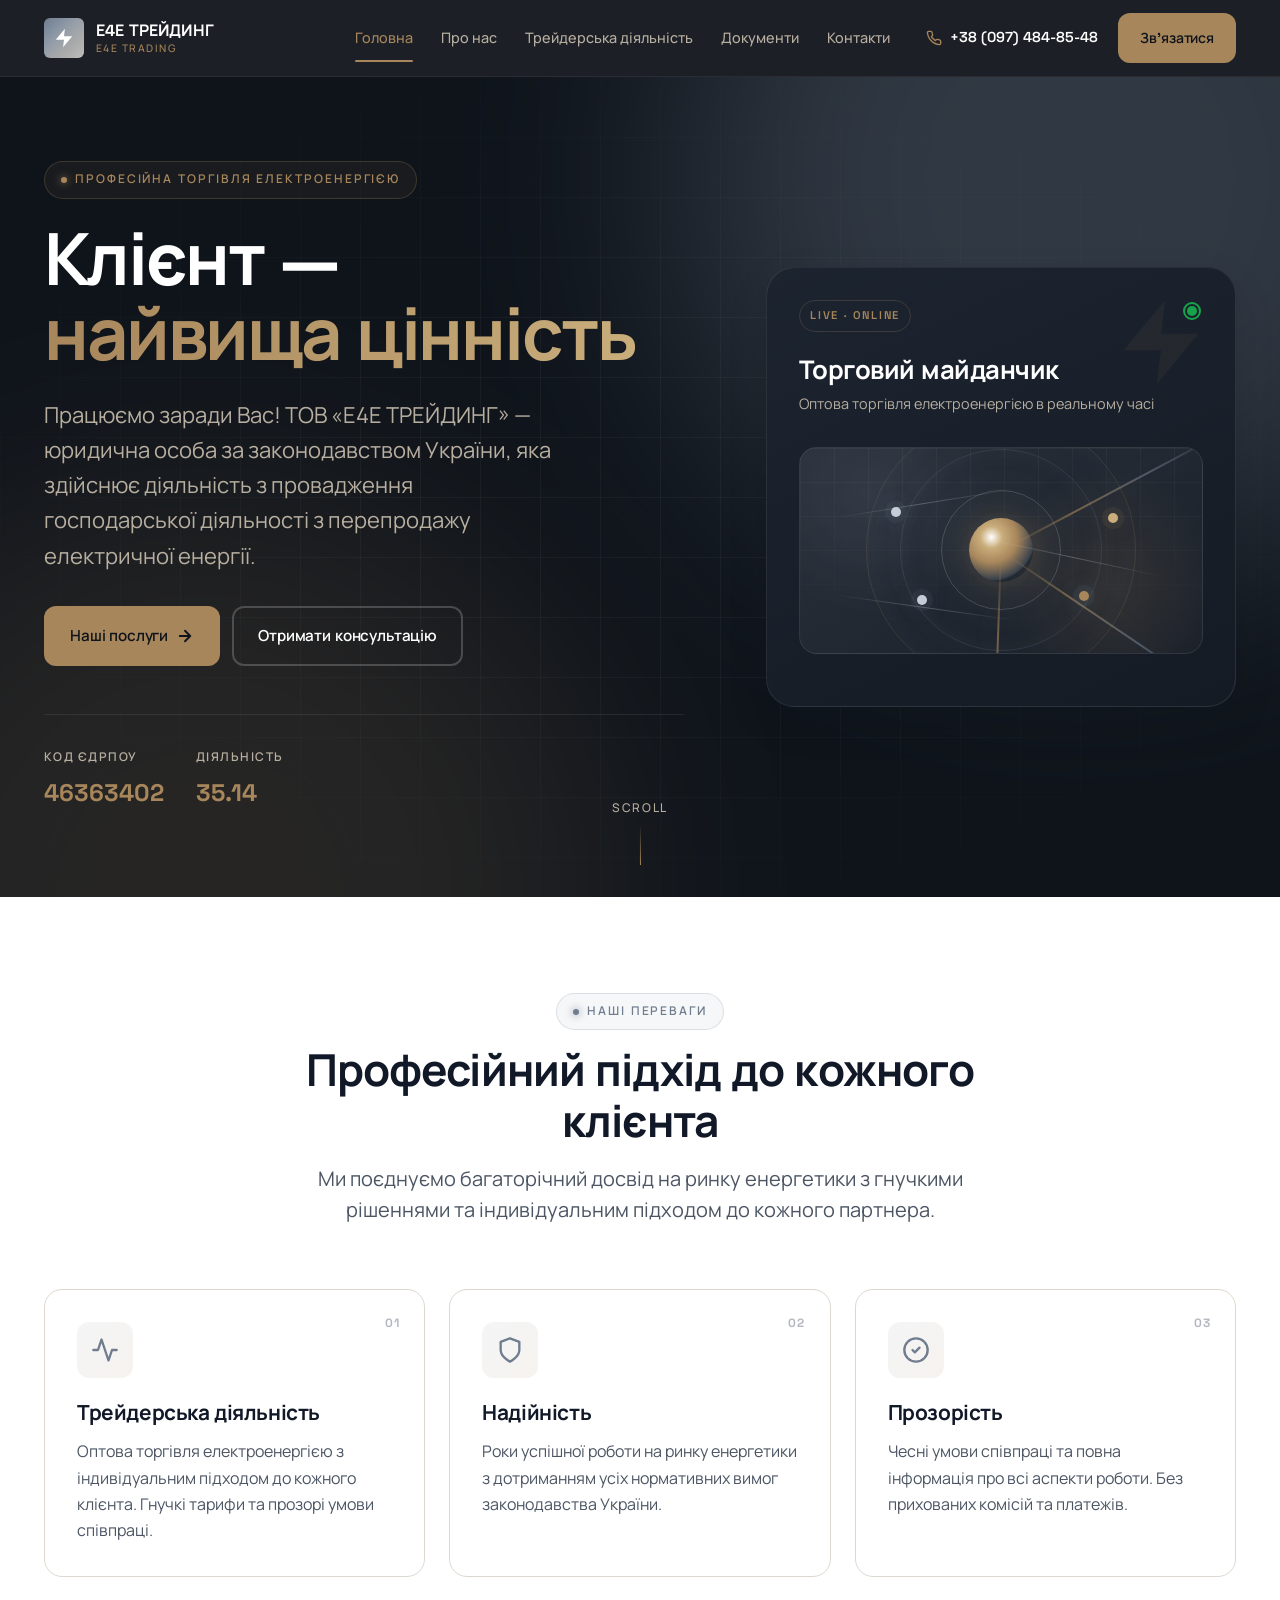
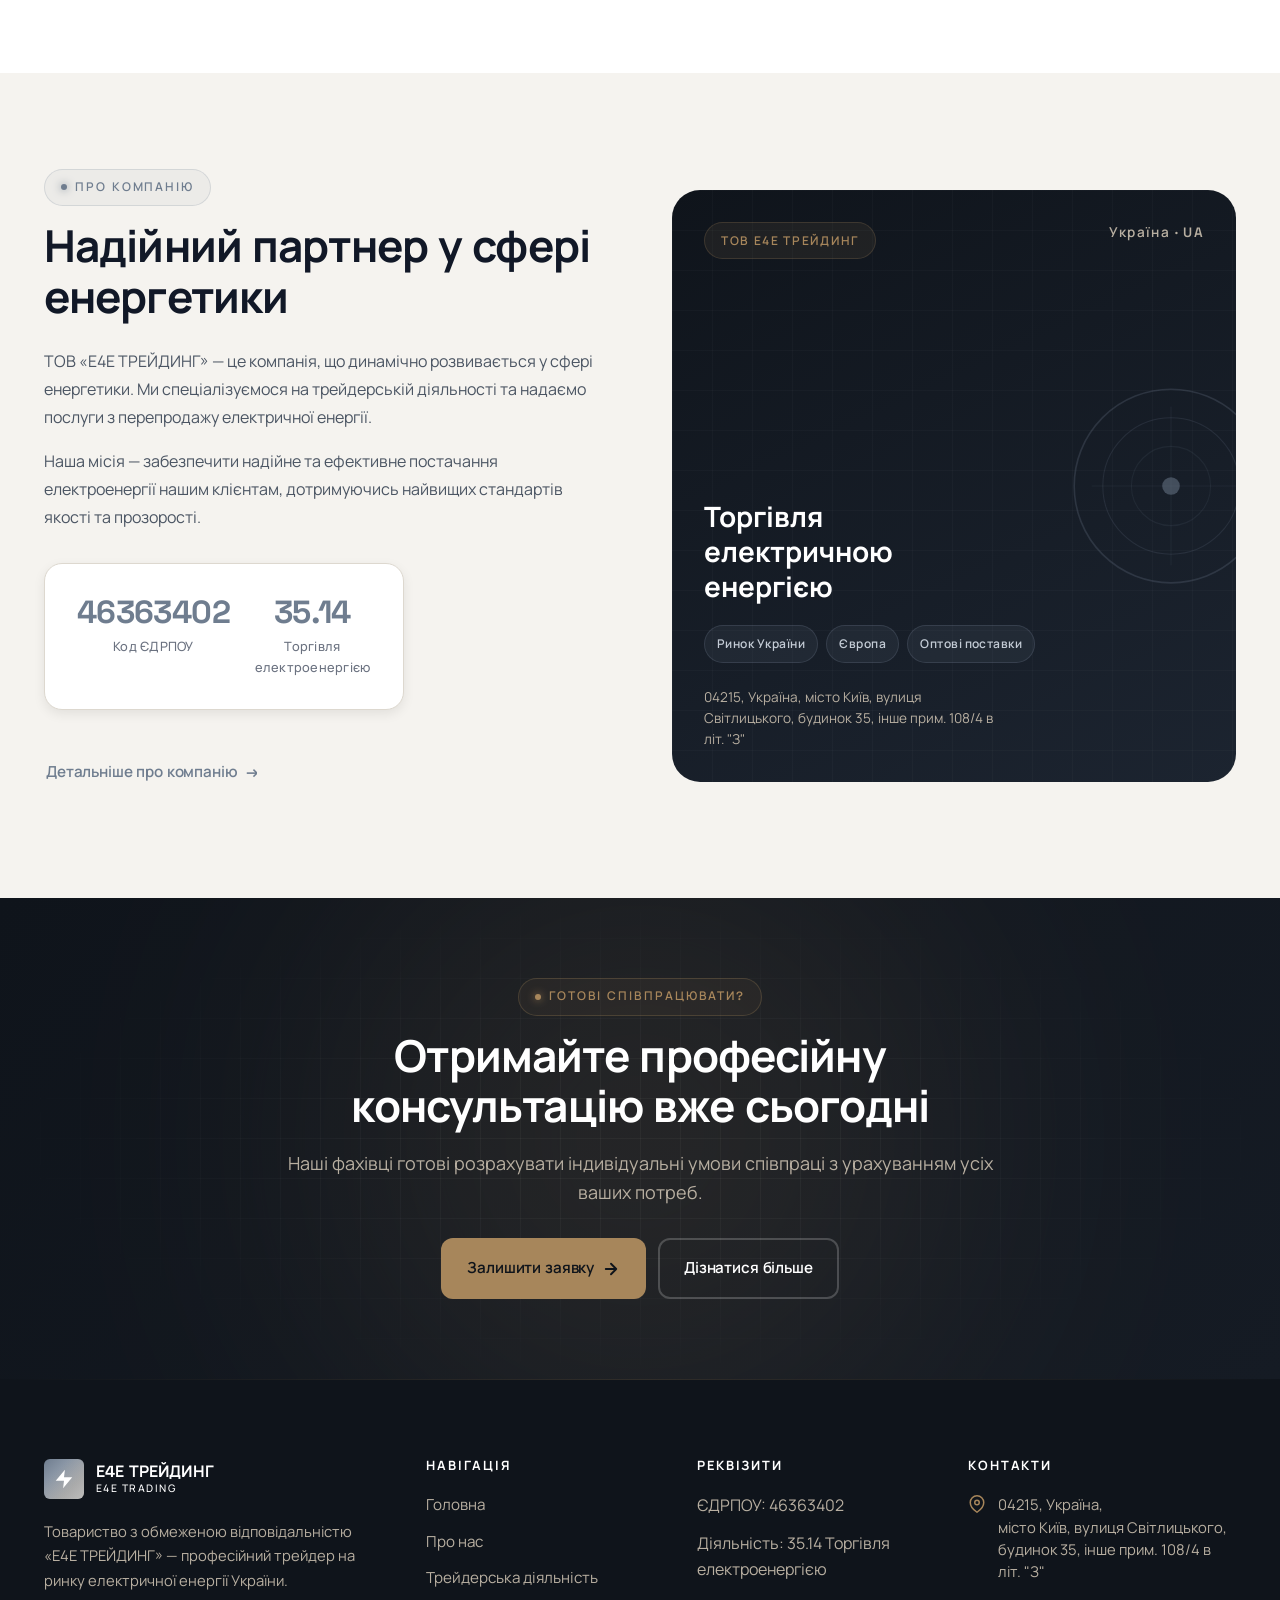
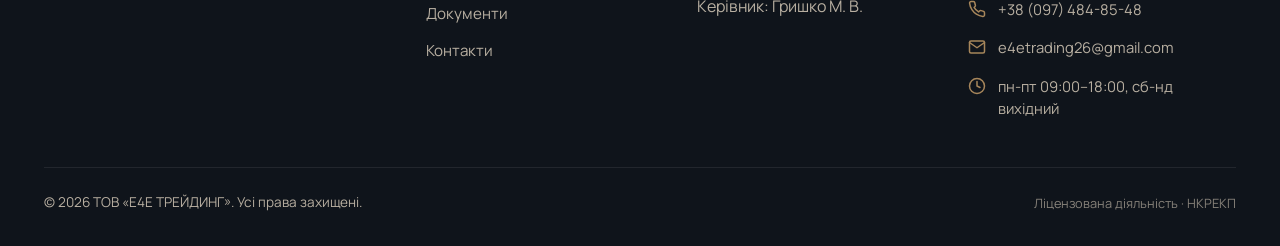
==== index.html @ 25f4fb0b "first commit" ====
﻿<!DOCTYPE html>
<html lang="uk">
<head>
    <meta charset="UTF-8">
    <meta name="viewport" content="width=device-width, initial-scale=1.0">
    <title>Е4Е ТРЕЙДИНГ — Професійна торгівля електроенергією в Україні</title>
    <meta name="description" content="ТОВ «Е4Е ТРЕЙДИНГ» — надійний постачальник електроенергії. Оптова торгівля електроенергією з індивідуальним підходом до кожного клієнта.">
    <meta name="keywords" content="електроенергія, трейдер, постачальник електроенергії, оптова торгівля, Е4Е ТРЕЙДИНГ">
    <link rel="stylesheet" href="css/style.css">
    <link rel="icon" type="image/svg+xml" href='data:image/svg+xml,<svg xmlns="http://www.w3.org/2000/svg" viewBox="0 0 24 24" fill="%23a7865b"><path d="M13 2L3 14h9l-1 8 10-12h-9l1-8z"/></svg>'>
</head>
<body>

    <!-- ========== HEADER ========== -->
    <header class="header">
        <div class="container">
            <div class="header__inner">
                <a href="index.html" class="logo" aria-label="Е4Е ТРЕЙДИНГ — головна">
                    <span class="logo__mark">
                        <svg viewBox="0 0 24 24" fill="currentColor" aria-hidden="true">
                            <path d="M13 2L3 14h9l-1 8 10-12h-9l1-8z"/>
                        </svg>
                    </span>
                    <span class="logo__text">
                        <span class="logo__name">Е4Е ТРЕЙДИНГ</span>
                        <span class="logo__tagline">E4E TRADING</span>
                    </span>
                </a>

                <button class="nav-toggle" aria-label="Відкрити меню" aria-expanded="false">
                    <span></span><span></span><span></span>
                </button>

                <div class="header__nav-wrapper">
                    <nav class="nav" aria-label="Головне меню">
                        <a href="index.html" class="nav__link is-active">Головна</a>
                        <a href="about.html" class="nav__link">Про нас</a>
                        <a href="services.html" class="nav__link">Трейдерська діяльність</a>
                        <a href="documents.html" class="nav__link">Документи</a>
                        <a href="contact.html" class="nav__link">Контакти</a>
                    </nav>
                    <div class="header__cta">
                        <a href="tel:+380974848548" class="header__phone">
                            <svg viewBox="0 0 24 24" fill="none" stroke="currentColor" stroke-width="2" stroke-linecap="round" stroke-linejoin="round" aria-hidden="true">
                                <path d="M22 16.92v3a2 2 0 0 1-2.18 2 19.79 19.79 0 0 1-8.63-3.07 19.5 19.5 0 0 1-6-6 19.79 19.79 0 0 1-3.07-8.67A2 2 0 0 1 4.11 2h3a2 2 0 0 1 2 1.72 12.84 12.84 0 0 0 .7 2.81 2 2 0 0 1-.45 2.11L8.09 9.91a16 16 0 0 0 6 6l1.27-1.27a2 2 0 0 1 2.11-.45 12.84 12.84 0 0 0 2.81.7A2 2 0 0 1 22 16.92z"/>
                            </svg>
                            +38 (097) 484-85-48
                        </a>
                        <a href="contact.html" class="btn btn--accent">Зв'язатися</a>
                    </div>
                </div>
            </div>
        </div>
    </header>

    <main>

        <!-- ========== HERO ========== -->
        <section class="hero">
            <div class="hero__grid-bg"></div>
            <div class="hero__gradient hero__gradient--1"></div>
            <div class="hero__gradient hero__gradient--2"></div>

            <div class="container">
                <div class="hero__inner">
                    <div class="hero__content fade-up">
                        <span class="eyebrow eyebrow--inverse">Професійна торгівля електроенергією</span>

                        <h1 class="hero__title">
                            Клієнт —<br>
                            <span class="hero__title-accent">найвища цінність</span>
                        </h1>

                        <p class="hero__subtitle">
                            Працюємо заради Вас! ТОВ «Е4Е ТРЕЙДИНГ» — юридична особа за законодавством України, яка здійснює діяльність з провадження господарської діяльності з перепродажу електричної енергії.
                        </p>

                        <div class="hero__cta">
                            <a href="services.html" class="btn btn--accent">
                                Наші послуги
                                <svg width="18" height="18" viewBox="0 0 24 24" fill="none" stroke="currentColor" stroke-width="2.5" stroke-linecap="round" stroke-linejoin="round" aria-hidden="true">
                                    <path d="M5 12h14M12 5l7 7-7 7"/>
                                </svg>
                            </a>
                            <a href="contact.html" class="btn btn--outline-light">Отримати консультацію</a>
                        </div>

                        <div class="hero__meta">
                            <div class="hero__meta-item">
                                <span class="hero__meta-label">Код ЄДРПОУ</span>
                                <span class="hero__meta-value">46363402</span>
                            </div>
                            <div class="hero__meta-item">
                                <span class="hero__meta-label">Діяльність</span>
                                <span class="hero__meta-value">35.14</span>
                            </div>
                        </div>
                    </div>

                    <!-- Energy card visual -->
                    <div class="hero__visual fade-up">
                        <div class="energy-card">
                            <svg class="energy-card__bolt" viewBox="0 0 24 24" fill="currentColor" aria-hidden="true">
                                <path d="M13 2L3 14h9l-1 8 10-12h-9l1-8z"/>
                            </svg>

                            <div class="energy-card__header">
                                <span class="energy-card__chip">Live · Online</span>
                                <span class="energy-card__pulse" aria-hidden="true"></span>
                            </div>

                            <h3 class="energy-card__title">Торговий майданчик</h3>
                            <p class="energy-card__subtitle">Оптова торгівля електроенергією в реальному часі</p>

                            <div class="energy-card__market" aria-hidden="true">
                                <div class="market-orbit">
                                    <span class="market-orbit__ring market-orbit__ring--outer"></span>
                                    <span class="market-orbit__ring market-orbit__ring--middle"></span>
                                    <span class="market-orbit__ring market-orbit__ring--inner"></span>
                                    <span class="market-orbit__core"></span>
                                    <span class="market-orbit__line market-orbit__line--a"></span>
                                    <span class="market-orbit__line market-orbit__line--b"></span>
                                    <span class="market-orbit__line market-orbit__line--c"></span>
                                    <span class="market-orbit__dot market-orbit__dot--one"></span>
                                    <span class="market-orbit__dot market-orbit__dot--two"></span>
                                    <span class="market-orbit__dot market-orbit__dot--three"></span>
                                    <span class="market-orbit__dot market-orbit__dot--four"></span>
                                </div>
                                <div class="market-flow" aria-hidden="true">
                                    <span></span>
                                    <span></span>
                                    <span></span>
                                </div>
                            </div>

                        </div>
                    </div>
                </div>
            </div>

            <div class="hero__scroll" aria-hidden="true">
                <span>Scroll</span>
                <span class="hero__scroll-line"></span>
            </div>
        </section>

        <!-- ========== ADVANTAGES ========== -->
        <section class="section">
            <div class="container">
                <div class="section-head fade-up">
                    <span class="eyebrow">Наші переваги</span>
                    <h2 class="section-head__title">Професійний підхід до кожного клієнта</h2>
                    <p class="lead">Ми поєднуємо багаторічний досвід на ринку енергетики з гнучкими рішеннями та індивідуальним підходом до кожного партнера.</p>
                </div>

                <div class="advantages">
                    <div class="advantage-card fade-up">
                        <span class="advantage-card__number">01</span>
                        <div class="advantage-card__icon">
                            <svg viewBox="0 0 24 24" fill="none" stroke="currentColor" stroke-width="2" stroke-linecap="round" stroke-linejoin="round" aria-hidden="true">
                                <polyline points="22 12 18 12 15 21 9 3 6 12 2 12"/>
                            </svg>
                        </div>
                        <h3 class="advantage-card__title">Трейдерська діяльність</h3>
                        <p class="advantage-card__text">Оптова торгівля електроенергією з індивідуальним підходом до кожного клієнта. Гнучкі тарифи та прозорі умови співпраці.</p>
                    </div>

                    <div class="advantage-card fade-up">
                        <span class="advantage-card__number">02</span>
                        <div class="advantage-card__icon">
                            <svg viewBox="0 0 24 24" fill="none" stroke="currentColor" stroke-width="2" stroke-linecap="round" stroke-linejoin="round" aria-hidden="true">
                                <path d="M12 22s8-4 8-10V5l-8-3-8 3v7c0 6 8 10 8 10z"/>
                            </svg>
                        </div>
                        <h3 class="advantage-card__title">Надійність</h3>
                        <p class="advantage-card__text">Роки успішної роботи на ринку енергетики з дотриманням усіх нормативних вимог законодавства України.</p>
                    </div>

                    <div class="advantage-card fade-up">
                        <span class="advantage-card__number">03</span>
                        <div class="advantage-card__icon">
                            <svg viewBox="0 0 24 24" fill="none" stroke="currentColor" stroke-width="2" stroke-linecap="round" stroke-linejoin="round" aria-hidden="true">
                                <circle cx="12" cy="12" r="10"/>
                                <path d="M9 12l2 2 4-4"/>
                            </svg>
                        </div>
                        <h3 class="advantage-card__title">Прозорість</h3>
                        <p class="advantage-card__text">Чесні умови співпраці та повна інформація про всі аспекти роботи. Без прихованих комісій та платежів.</p>
                    </div>
                </div>
            </div>
        </section>

        <!-- ========== ABOUT PREVIEW ========== -->
        <section class="section section--alt">
            <div class="container">
                <div class="about-preview">
                    <div class="about-preview__text fade-up">
                        <span class="eyebrow">Про компанію</span>
                        <h2 style="margin:var(--space-4) 0 var(--space-6)">Надійний партнер у сфері енергетики</h2>
                        <p>ТОВ «Е4Е ТРЕЙДИНГ» — це компанія, що динамічно розвивається у сфері енергетики. Ми спеціалізуємося на трейдерській діяльності та надаємо послуги з перепродажу електричної енергії.</p>
                        <p>Наша місія — забезпечити надійне та ефективне постачання електроенергії нашим клієнтам, дотримуючись найвищих стандартів якості та прозорості.</p>

                        <div class="about-preview__stats" style="grid-template-columns:repeat(2,1fr);max-width:360px">
                            <div class="stat">
                                <div class="stat__value">46363402</div>
                                <div class="stat__label">Код ЄДРПОУ</div>
                            </div>
                            <div class="stat">
                                <div class="stat__value">35.14</div>
                                <div class="stat__label">Торгівля електроенергією</div>
                            </div>
                        </div>

                        <a href="about.html" class="btn btn--ghost" style="margin-top:var(--space-8)">
                            Детальніше про компанію
                            <span class="btn__arrow">→</span>
                        </a>
                    </div>

                    <div class="about-preview__visual fade-up">
                        <div class="about-preview__visual-deco" aria-hidden="true">
                            <svg class="about-preview__visual-ring" viewBox="0 0 200 200" fill="none">
                                <circle cx="100" cy="100" r="88" stroke="currentColor" stroke-width="1.5" opacity="0.25"/>
                                <circle cx="100" cy="100" r="62" stroke="currentColor" stroke-width="1" opacity="0.18"/>
                                <circle cx="100" cy="100" r="36" stroke="currentColor" stroke-width="1" opacity="0.12"/>
                                <path d="M100 28 L100 172 M28 100 L172 100" stroke="currentColor" stroke-width="1" opacity="0.1"/>
                                <circle cx="100" cy="100" r="8" fill="currentColor" opacity="0.5"/>
                            </svg>
                        </div>
                        <div class="about-preview__visual-top">
                            <span class="about-preview__visual-badge">ТОВ Е4Е ТРЕЙДИНГ</span>
                            <span class="about-preview__visual-code">Україна · UA</span>
                        </div>
                        <div class="about-preview__visual-main">
                            <p class="about-preview__visual-title">Торгівля електричною енергією</p>
                            <ul class="about-preview__visual-tags">
                                <li>Ринок України</li>
                                <li>Європа</li>
                                <li>Оптові поставки</li>
                            </ul>
                            <p class="about-preview__visual-label">04215, Україна, місто Київ, вулиця Світлицького, будинок 35, інше прим. 108/4 в літ. "З"</p>
                        </div>
                    </div>
                </div>
            </div>
        </section>

        <!-- ========== CTA ========== -->
        <section class="cta">
            <div class="cta__glow"></div>
            <div class="container">
                <div class="cta__inner fade-up">
                    <span class="eyebrow eyebrow--inverse">Готові співпрацювати?</span>
                    <h2 class="cta__title">Отримайте професійну консультацію вже сьогодні</h2>
                    <p class="cta__text">Наші фахівці готові розрахувати індивідуальні умови співпраці з урахуванням усіх ваших потреб.</p>
                    <div class="cta__buttons">
                        <a href="contact.html" class="btn btn--accent">
                            Залишити заявку
                            <svg width="18" height="18" viewBox="0 0 24 24" fill="none" stroke="currentColor" stroke-width="2.5" stroke-linecap="round" stroke-linejoin="round" aria-hidden="true">
                                <path d="M5 12h14M12 5l7 7-7 7"/>
                            </svg>
                        </a>
                        <a href="services.html" class="btn btn--outline-light">Дізнатися більше</a>
                    </div>
                </div>
            </div>
        </section>

    </main>

    <!-- ========== FOOTER ========== -->
    <footer class="footer">
        <div class="container">
            <div class="footer__main">
                <div class="footer__brand">
                    <a href="index.html" class="logo">
                        <span class="logo__mark">
                            <svg viewBox="0 0 24 24" fill="currentColor" aria-hidden="true">
                                <path d="M13 2L3 14h9l-1 8 10-12h-9l1-8z"/>
                            </svg>
                        </span>
                        <span class="logo__text">
                            <span class="logo__name">Е4Е ТРЕЙДИНГ</span>
                            <span class="logo__tagline">E4E TRADING</span>
                        </span>
                    </a>
                    <p class="footer__desc">Товариство з обмеженою відповідальністю «Е4Е ТРЕЙДИНГ» — професійний трейдер на ринку електричної енергії України.</p>
                </div>

                <div class="footer__col">
                    <h4 class="footer__col-title">Навігація</h4>
                    <div class="footer__links">
                        <a href="index.html">Головна</a>
                        <a href="about.html">Про нас</a>
                        <a href="services.html">Трейдерська діяльність</a>
                        <a href="documents.html">Документи</a>
                        <a href="contact.html">Контакти</a>
                    </div>
                </div>

                <div class="footer__col">
                    <h4 class="footer__col-title">Реквізити</h4>
                    <div class="footer__links">
                        <span>ЄДРПОУ: 46363402</span>
                        <span>Діяльність: 35.14 Торгівля електроенергією</span>
                        <span>Керівник: Гришко М. В.</span>
                    </div>
                </div>

                <div class="footer__col">
                    <h4 class="footer__col-title">Контакти</h4>
                    <div class="footer__contacts">
                        <div class="footer__contact-item">
                            <svg viewBox="0 0 24 24" fill="none" stroke="currentColor" stroke-width="2" stroke-linecap="round" stroke-linejoin="round" aria-hidden="true">
                                <path d="M21 10c0 7-9 13-9 13s-9-6-9-13a9 9 0 0 1 18 0z"/>
                                <circle cx="12" cy="10" r="3"/>
                            </svg>
                            <span>04215, Україна,<br>місто Київ, вулиця Світлицького,<br>будинок 35, інше прим. 108/4 в літ. "З"</span>
                        </div>
                        <div class="footer__contact-item">
                            <svg viewBox="0 0 24 24" fill="none" stroke="currentColor" stroke-width="2" stroke-linecap="round" stroke-linejoin="round" aria-hidden="true">
                                <path d="M22 16.92v3a2 2 0 0 1-2.18 2 19.79 19.79 0 0 1-8.63-3.07 19.5 19.5 0 0 1-6-6 19.79 19.79 0 0 1-3.07-8.67A2 2 0 0 1 4.11 2h3a2 2 0 0 1 2 1.72 12.84 12.84 0 0 0 .7 2.81 2 2 0 0 1-.45 2.11L8.09 9.91a16 16 0 0 0 6 6l1.27-1.27a2 2 0 0 1 2.11-.45 12.84 12.84 0 0 0 2.81.7A2 2 0 0 1 22 16.92z"/>
                            </svg>
                            <a href="tel:+380974848548">+38 (097) 484-85-48</a>
                        </div>
                        <div class="footer__contact-item">
                            <svg viewBox="0 0 24 24" fill="none" stroke="currentColor" stroke-width="2" stroke-linecap="round" stroke-linejoin="round" aria-hidden="true">
                                <path d="M4 4h16c1.1 0 2 .9 2 2v12c0 1.1-.9 2-2 2H4c-1.1 0-2-.9-2-2V6c0-1.1.9-2 2-2z"/>
                                <polyline points="22,6 12,13 2,6"/>
                            </svg>
                            <a href="mailto:e4etrading26@gmail.com">e4etrading26@gmail.com</a>
                        </div>
                        <div class="footer__contact-item">
                            <svg viewBox="0 0 24 24" fill="none" stroke="currentColor" stroke-width="2" stroke-linecap="round" stroke-linejoin="round" aria-hidden="true">
                                <circle cx="12" cy="12" r="10"/>
                                <polyline points="12 6 12 12 16 14"/>
                            </svg>
                            <span>пн-пт 09:00–18:00, сб-нд вихідний</span>
                        </div>
                    </div>
                </div>
            </div>

            <div class="footer__bottom">
                <span>© 2026 ТОВ «Е4Е ТРЕЙДИНГ». Усі права захищені.</span>
                <span class="footer__legal">Ліцензована діяльність · НКРЕКП</span>
            </div>
        </div>
    </footer>

    <script src="js/main.js"></script>
</body>
</html>
---- css/style.css ----
﻿/* ============================================
   Е4Е ТРЕЙДИНГ — Design System
   ============================================ */

/* Fonts */
@import url('https://fonts.googleapis.com/css2?family=Manrope:wght@400;500;600;700;800&family=Space+Grotesk:wght@500;600;700&display=swap');

/* ============================================
   Design Tokens
   ============================================ */
:root {
    /* Brand Colors */
    --color-bg: #0f141b;
    --color-bg-alt: #151b24;
    --color-bg-elev: #1c2430;
    --color-surface: #ffffff;
    --color-surface-alt: #f5f3ef;
    --color-surface-soft: #ece7dd;

    --color-primary: #6f7d8f;           /* muted steel */
    --color-primary-dark: #566274;
    --color-primary-light: #c4ccd6;

    --color-accent: #a7865b;            /* soft bronze */
    --color-accent-dark: #80613d;
    --color-accent-light: #c9ad7b;

    --color-text: #111827;
    --color-text-muted: #4b5563;
    --color-text-soft: #6b7280;
    --color-text-inverse: #ffffff;
    --color-text-inverse-muted: #b8afa1;

    --color-border: #ddd8cf;
    --color-border-dark: #344052;

    --color-success: #16a34a;
    --color-error: #b91c1c;

    /* Typography */
    --font-display: 'Space Grotesk', 'Manrope', system-ui, sans-serif;
    --font-body: 'Manrope', system-ui, -apple-system, sans-serif;

    /* Spacing */
    --space-1: 0.25rem;
    --space-2: 0.5rem;
    --space-3: 0.75rem;
    --space-4: 1rem;
    --space-5: 1.25rem;
    --space-6: 1.5rem;
    --space-8: 2rem;
    --space-10: 2.5rem;
    --space-12: 3rem;
    --space-16: 4rem;
    --space-20: 5rem;
    --space-24: 6rem;

    /* Radius */
    --radius-sm: 6px;
    --radius-md: 12px;
    --radius-lg: 18px;
    --radius-xl: 28px;

    /* Shadows */
    --shadow-sm: 0 1px 2px rgba(9, 13, 19, 0.06);
    --shadow-md: 0 4px 12px rgba(9, 13, 19, 0.08);
    --shadow-lg: 0 16px 40px rgba(9, 13, 19, 0.12);
    --shadow-glow: 0 0 40px rgba(167, 134, 91, 0.22);

    /* Transitions */
    --t-fast: 180ms cubic-bezier(0.4, 0, 0.2, 1);
    --t-base: 280ms cubic-bezier(0.4, 0, 0.2, 1);
    --t-slow: 520ms cubic-bezier(0.4, 0, 0.2, 1);

    /* Container */
    --container-max: 1240px;
}

/* ============================================
   Reset & Base
   ============================================ */
*, *::before, *::after {
    box-sizing: border-box;
    margin: 0;
    padding: 0;
}

html {
    scroll-behavior: smooth;
    -webkit-text-size-adjust: 100%;
}

body {
    font-family: var(--font-body);
    font-size: 16px;
    line-height: 1.6;
    color: var(--color-text);
    background-color: var(--color-surface);
    -webkit-font-smoothing: antialiased;
    -moz-osx-font-smoothing: grayscale;
    overflow-x: hidden;
}

img, svg {
    max-width: 100%;
    display: block;
}

a {
    color: inherit;
    text-decoration: none;
    transition: color var(--t-fast);
}

button {
    font-family: inherit;
    cursor: pointer;
    border: none;
    background: none;
}

ul, ol {
    list-style: none;
}

h1, h2, h3, h4, h5, h6 {
    font-family: var(--font-display);
    font-weight: 700;
    line-height: 1.15;
    letter-spacing: -0.02em;
    color: var(--color-text);
}

/* ============================================
   Layout
   ============================================ */
.container {
    width: 100%;
    max-width: var(--container-max);
    margin: 0 auto;
    padding: 0 var(--space-6);
}

.section {
    padding: var(--space-24) 0;
    position: relative;
}

.section--tight {
    padding: var(--space-16) 0;
}

.section--dark {
    background-color: var(--color-bg);
    color: var(--color-text-inverse);
}

.section--dark h1,
.section--dark h2,
.section--dark h3,
.section--dark h4 {
    color: var(--color-text-inverse);
}

.section--alt {
    background-color: var(--color-surface-alt);
}

/* ============================================
   Typography Utilities
   ============================================ */
.eyebrow {
    display: inline-flex;
    align-items: center;
    gap: var(--space-2);
    font-family: var(--font-display);
    font-size: 0.75rem;
    font-weight: 600;
    letter-spacing: 0.16em;
    text-transform: uppercase;
    color: var(--color-primary);
    padding: var(--space-2) var(--space-4);
    border: 1px solid rgba(111, 125, 143, 0.2);
    border-radius: 999px;
    background-color: rgba(111, 125, 143, 0.06);
}

.eyebrow--inverse {
    color: var(--color-accent);
    border-color: rgba(167, 134, 91, 0.26);
    background-color: rgba(167, 134, 91, 0.07);
}

.eyebrow::before {
    content: '';
    width: 6px;
    height: 6px;
    border-radius: 50%;
    background: currentColor;
    box-shadow: 0 0 8px currentColor;
}

h1, .h1 {
    font-size: clamp(2.2rem, 5.5vw, 4.2rem);
}

h2, .h2 {
    font-size: clamp(1.8rem, 3.5vw, 2.75rem);
}

h3, .h3 {
    font-size: clamp(1.2rem, 2vw, 1.5rem);
}

.lead {
    font-size: clamp(1.05rem, 1.6vw, 1.25rem);
    line-height: 1.55;
    color: var(--color-text-muted);
}

.section--dark .lead {
    color: var(--color-text-inverse-muted);
}

.text-muted { color: var(--color-text-muted); }
.text-accent { color: var(--color-accent); }
.text-primary { color: var(--color-primary); }

/* ============================================
   Buttons
   ============================================ */
.btn {
    display: inline-flex;
    align-items: center;
    justify-content: center;
    gap: var(--space-2);
    padding: var(--space-4) var(--space-6);
    font-family: var(--font-display);
    font-size: 0.95rem;
    font-weight: 600;
    letter-spacing: -0.01em;
    border-radius: var(--radius-md);
    transition: all var(--t-base);
    cursor: pointer;
    white-space: nowrap;
    border: 2px solid transparent;
    position: relative;
    overflow: hidden;
}

.btn--primary {
    background-color: var(--color-primary);
    color: var(--color-text-inverse);
}

.btn--primary:hover {
    background-color: var(--color-primary-dark);
    transform: translateY(-2px);
    box-shadow: var(--shadow-glow);
}

.btn--accent {
    background-color: var(--color-accent);
    color: var(--color-bg);
}

.btn--accent:hover {
    background-color: var(--color-accent-light);
    transform: translateY(-2px);
    box-shadow: 0 0 30px rgba(167, 134, 91, 0.28);
}

.btn--outline {
    background-color: transparent;
    border-color: var(--color-border);
    color: var(--color-text);
}

.btn--outline:hover {
    border-color: var(--color-primary);
    color: var(--color-primary);
}

.btn--outline-light {
    background-color: transparent;
    border-color: rgba(255, 255, 255, 0.2);
    color: var(--color-text-inverse);
}

.btn--outline-light:hover {
    border-color: var(--color-accent);
    color: var(--color-accent);
}

.btn--ghost {
    background: transparent;
    color: var(--color-primary);
    padding-left: 0;
    padding-right: 0;
}

.btn--ghost:hover .btn__arrow {
    transform: translateX(4px);
}

.btn__arrow {
    display: inline-block;
    transition: transform var(--t-base);
}

/* ============================================
   Header
   ============================================ */
.header {
    position: sticky;
    top: 0;
    z-index: 300;
    background-color: rgba(9, 13, 19, 0.92);
    backdrop-filter: blur(16px);
    -webkit-backdrop-filter: blur(16px);
    border-bottom: 1px solid rgba(255, 255, 255, 0.06);
    transition: background-color var(--t-base);
}

.header__inner {
    display: flex;
    align-items: center;
    justify-content: space-between;
    gap: var(--space-6);
    height: 76px;
}

/* Logo */
.logo {
    display: flex;
    align-items: center;
    gap: var(--space-3);
    text-decoration: none;
    flex-shrink: 0;
}

.logo__mark {
    width: 40px;
    height: 40px;
    display: grid;
    place-items: center;
    background: linear-gradient(135deg, var(--color-primary), var(--color-primary-light));
    border-radius: var(--radius-sm);
    position: relative;
    overflow: hidden;
    flex-shrink: 0;
}

.logo__mark::after {
    content: '';
    position: absolute;
    inset: 0;
    background: linear-gradient(135deg, transparent 30%, rgba(167, 134, 91, 0.22) 70%);
}

.logo__mark svg {
    position: relative;
    z-index: 1;
    width: 22px;
    height: 22px;
    color: white;
}

.logo__text {
    display: flex;
    flex-direction: column;
    line-height: 1.1;
}

.logo__name {
    font-family: var(--font-display);
    font-weight: 700;
    font-size: 1rem;
    letter-spacing: 0.01em;
    color: var(--color-text-inverse);
    white-space: nowrap;
}

.logo__tagline {
    font-size: 0.65rem;
    font-weight: 500;
    letter-spacing: 0.14em;
    text-transform: uppercase;
    color: var(--color-accent);
    margin-top: 3px;
    white-space: nowrap;
}

/* Nav wrapper — центральная часть шапки */
.header__nav-wrapper {
    display: flex;
    align-items: center;
    justify-content: flex-end;
    gap: var(--space-6);
    flex: 1;
    min-width: 0;
}

/* Navigation */
.nav {
    display: flex;
    align-items: center;
    gap: var(--space-1);
}

.nav__link {
    position: relative;
    padding: var(--space-2) var(--space-3);
    font-size: 0.9rem;
    font-weight: 500;
    color: var(--color-text-inverse-muted);
    border-radius: var(--radius-sm);
    transition: color var(--t-fast);
    white-space: nowrap;
}

.nav__link:hover {
    color: var(--color-text-inverse);
}

.nav__link.is-active {
    color: var(--color-accent);
}

.nav__link.is-active::after {
    content: '';
    position: absolute;
    left: var(--space-3);
    right: var(--space-3);
    bottom: -4px;
    height: 2px;
    background: var(--color-accent);
    border-radius: 2px;
}

/* CTA block (phone + button) */
.header__cta {
    display: flex;
    align-items: center;
    gap: var(--space-5);
    flex-shrink: 0;
}

.header__phone {
    display: flex;
    align-items: center;
    gap: var(--space-2);
    font-family: var(--font-display);
    font-weight: 600;
    font-size: 0.9rem;
    color: var(--color-text-inverse);
    white-space: nowrap;
}

.header__phone svg {
    width: 16px;
    height: 16px;
    color: var(--color-accent);
    flex-shrink: 0;
}

.header__cta .btn {
    padding: var(--space-3) var(--space-5);
    font-size: 0.875rem;
}

/* Mobile nav toggle */
.nav-toggle {
    display: none;
    width: 44px;
    height: 44px;
    padding: 0;
    background: transparent;
    position: relative;
    cursor: pointer;
    z-index: 210;
    -webkit-tap-highlight-color: transparent;
    touch-action: manipulation;
}

.nav-toggle span {
    position: absolute;
    left: 10px;
    right: 10px;
    height: 2px;
    background: var(--color-text-inverse);
    border-radius: 2px;
    transition: transform 0.3s ease, opacity 0.3s ease;
    pointer-events: none;
}
.nav-toggle span:nth-child(1) { top: 14px; }
.nav-toggle span:nth-child(2) { top: 21px; }
.nav-toggle span:nth-child(3) { top: 28px; }

.nav-toggle.is-open span:nth-child(1) { transform: translateY(7px) rotate(45deg); }
.nav-toggle.is-open span:nth-child(2) { opacity: 0; transform: scaleX(0); }
.nav-toggle.is-open span:nth-child(3) { transform: translateY(-7px) rotate(-45deg); }

/* Body scroll lock when menu is open */
body.menu-open {
    overflow: hidden;
    position: fixed;
    width: 100%;
}

/* Mobile overlay */
.nav-overlay {
    display: none;
    position: fixed;
    inset: 0;
    z-index: 99;
    background: rgba(0, 0, 0, 0.5);
    opacity: 0;
    transition: opacity 0.3s ease;
    -webkit-tap-highlight-color: transparent;
}

.nav-overlay.is-visible {
    opacity: 1;
}

/* ============================================
   Hero Section
   ============================================ */
.hero {
    position: relative;
    min-height: calc(100vh - 80px);
    display: flex;
    align-items: center;
    overflow: hidden;
    background-color: var(--color-bg);
    color: var(--color-text-inverse);
    padding: var(--space-20) 0;
}

.hero__grid-bg {
    position: absolute;
    inset: 0;
    background-image:
        linear-gradient(rgba(255, 255, 255, 0.04) 1px, transparent 1px),
        linear-gradient(90deg, rgba(255, 255, 255, 0.04) 1px, transparent 1px);
    background-size: 60px 60px;
    mask-image: radial-gradient(ellipse at center, black 30%, transparent 85%);
    -webkit-mask-image: radial-gradient(ellipse at center, black 30%, transparent 85%);
}

.hero__gradient {
    position: absolute;
    width: 800px;
    height: 800px;
    border-radius: 50%;
    filter: blur(120px);
    opacity: 0.35;
    pointer-events: none;
}

.hero__gradient--1 {
    background: var(--color-primary);
    top: -300px;
    right: -200px;
    animation: float 14s ease-in-out infinite;
}

.hero__gradient--2 {
    background: var(--color-accent);
    bottom: -400px;
    left: -200px;
    opacity: 0.15;
    animation: float 18s ease-in-out infinite reverse;
}

@keyframes float {
    0%, 100% { transform: translate(0, 0) scale(1); }
    50% { transform: translate(40px, -40px) scale(1.05); }
}

.hero__inner {
    position: relative;
    display: grid;
    grid-template-columns: 1.4fr 1fr;
    gap: var(--space-16);
    align-items: center;
}

.hero__content {
    max-width: 640px;
}

.hero__title {
    font-size: clamp(2.5rem, 6vw, 4.5rem);
    line-height: 1.05;
    color: var(--color-text-inverse);
    margin: var(--space-6) 0;
    letter-spacing: -0.03em;
}

.hero__title-accent {
    position: relative;
    display: inline-block;
    background: linear-gradient(90deg, var(--color-accent), var(--color-accent-light));
    -webkit-background-clip: text;
    background-clip: text;
    color: transparent;
}

.hero__subtitle {
    font-size: clamp(1.125rem, 1.8vw, 1.375rem);
    color: var(--color-text-inverse-muted);
    max-width: 520px;
    margin-bottom: var(--space-8);
    line-height: 1.6;
}

.hero__cta {
    display: flex;
    flex-wrap: wrap;
    gap: var(--space-3);
    margin-bottom: var(--space-12);
}

.hero__meta {
    display: flex;
    gap: var(--space-8);
    padding-top: var(--space-8);
    border-top: 1px solid rgba(255, 255, 255, 0.08);
}

.hero__meta-item {
    display: flex;
    flex-direction: column;
}

.hero__meta-label {
    font-size: 0.75rem;
    font-weight: 600;
    letter-spacing: 0.12em;
    text-transform: uppercase;
    color: var(--color-text-inverse-muted);
    margin-bottom: var(--space-2);
}

.hero__meta-value {
    font-family: var(--font-display);
    font-weight: 700;
    font-size: 1.5rem;
    color: var(--color-accent);
}

/* Hero visual — animated energy card */
.hero__visual {
    position: relative;
    max-width: 480px;
    margin-left: auto;
    width: 100%;
}

.energy-card {
    position: relative;
    width: 100%;
    min-height: 440px;
    background: linear-gradient(155deg, var(--color-bg-elev) 0%, var(--color-bg-alt) 100%);
    border: 1px solid rgba(255, 255, 255, 0.08);
    border-radius: var(--radius-xl);
    padding: var(--space-8);
    overflow: hidden;
    box-shadow: var(--shadow-lg);
    display: flex;
    flex-direction: column;
}

.energy-card::before {
    content: '';
    position: absolute;
    inset: -1px;
    border-radius: inherit;
    padding: 1px;
    background: linear-gradient(135deg, rgba(167, 134, 91, 0.38), transparent 50%, rgba(111, 125, 143, 0.4));
    -webkit-mask: linear-gradient(#fff 0 0) content-box, linear-gradient(#fff 0 0);
    -webkit-mask-composite: xor;
    mask-composite: exclude;
    pointer-events: none;
}

.energy-card__header {
    display: flex;
    justify-content: space-between;
    align-items: flex-start;
    margin-bottom: var(--space-6);
}

.energy-card__chip {
    font-family: var(--font-display);
    font-size: 0.7rem;
    font-weight: 600;
    letter-spacing: 0.16em;
    text-transform: uppercase;
    color: var(--color-accent);
    padding: 6px 10px;
    border: 1px solid rgba(167, 134, 91, 0.24);
    border-radius: 999px;
}

.energy-card__pulse {
    position: relative;
    width: 10px;
    height: 10px;
    border-radius: 50%;
    background: var(--color-success);
    margin-top: 6px;
    margin-right: 6px;
}

.energy-card__pulse::after {
    content: '';
    position: absolute;
    inset: -4px;
    border-radius: 50%;
    border: 2px solid var(--color-success);
    animation: pulse-ring 1.8s ease-out infinite;
}

@keyframes pulse-ring {
    0% { transform: scale(0.7); opacity: 1; }
    100% { transform: scale(1.6); opacity: 0; }
}

.energy-card__title {
    font-family: var(--font-display);
    font-size: clamp(1.3rem, 2.2vw, 1.6rem);
    line-height: 1.15;
    color: var(--color-text-inverse);
    margin-bottom: var(--space-2);
    letter-spacing: -0.02em;
}

.energy-card__subtitle {
    color: var(--color-text-inverse-muted);
    font-size: 0.9rem;
    line-height: 1.5;
    margin-bottom: var(--space-4);
}

.energy-card__market {
    position: relative;
    flex: 1;
    min-height: 190px;
    margin: var(--space-4) 0 var(--space-5);
    border-radius: var(--radius-lg);
    background:
        radial-gradient(circle at 18% 24%, rgba(111, 125, 143, 0.16), transparent 32%),
        radial-gradient(circle at 78% 68%, rgba(167, 134, 91, 0.14), transparent 34%),
        linear-gradient(145deg, rgba(255, 255, 255, 0.07), rgba(255, 255, 255, 0.02));
    border: 1px solid rgba(255, 255, 255, 0.08);
    overflow: hidden;
}

.energy-card__market::before {
    content: '';
    position: absolute;
    inset: 0;
    background-image:
        linear-gradient(rgba(255, 255, 255, 0.045) 1px, transparent 1px),
        linear-gradient(90deg, rgba(255, 255, 255, 0.045) 1px, transparent 1px);
    background-size: 34px 34px;
    mask-image: linear-gradient(to bottom, rgba(0, 0, 0, 0.9), transparent);
}

.market-orbit {
    position: absolute;
    inset: 18px;
    display: grid;
    place-items: center;
    isolation: isolate;
}

.market-orbit__ring,
.market-orbit__core,
.market-orbit__line,
.market-orbit__dot,
.market-flow span {
    position: absolute;
    display: block;
}

.market-orbit__ring {
    aspect-ratio: 1;
    border-radius: 50%;
    border: 1px solid rgba(255, 255, 255, 0.12);
    box-shadow: inset 0 0 28px rgba(111, 125, 143, 0.06);
}

.market-orbit__ring--outer {
    width: min(86%, 270px);
    border-color: rgba(167, 134, 91, 0.18);
    animation: orbit-spin 24s linear infinite;
}

.market-orbit__ring--middle {
    width: min(64%, 202px);
    border-color: rgba(111, 125, 143, 0.22);
    animation: orbit-spin 18s linear infinite reverse;
}

.market-orbit__ring--inner {
    width: min(38%, 120px);
    border-color: rgba(255, 255, 255, 0.16);
    animation: orbit-breathe 4.5s ease-in-out infinite;
}

.market-orbit__core {
    width: 64px;
    height: 64px;
    border-radius: 50%;
    background:
        radial-gradient(circle at 35% 30%, #ffffff, var(--color-accent-light) 18%, var(--color-accent) 42%, rgba(111, 125, 143, 0.28) 70%, transparent 72%);
    box-shadow:
        0 0 34px rgba(167, 134, 91, 0.34),
        0 0 70px rgba(111, 125, 143, 0.22);
    animation: orbit-core 3.6s ease-in-out infinite;
    z-index: 3;
}

.market-orbit__line {
    width: min(78%, 250px);
    height: 2px;
    left: 50%;
    top: 50%;
    transform-origin: left center;
    background: linear-gradient(90deg, rgba(167, 134, 91, 0.02), rgba(167, 134, 91, 0.62), rgba(111, 125, 143, 0.58), rgba(111, 125, 143, 0));
    filter: drop-shadow(0 0 12px rgba(167, 134, 91, 0.22));
    animation: orbit-line 4s ease-in-out infinite;
    z-index: 2;
}

.market-orbit__line--a { transform: rotate(-28deg); }
.market-orbit__line--b { transform: rotate(34deg); animation-delay: -1.4s; }
.market-orbit__line--c { transform: rotate(92deg); animation-delay: -2.2s; }

.market-orbit__dot {
    width: 10px;
    height: 10px;
    border-radius: 50%;
    background: var(--color-primary-light);
    box-shadow: 0 0 0 6px rgba(111, 125, 143, 0.1), 0 0 22px rgba(111, 125, 143, 0.42);
    z-index: 4;
    animation: orbit-dot 3.2s ease-in-out infinite;
}

.market-orbit__dot--one {
    left: 20%;
    top: 24%;
}

.market-orbit__dot--two {
    right: 18%;
    top: 28%;
    background: var(--color-accent-light);
    box-shadow: 0 0 0 6px rgba(167, 134, 91, 0.1), 0 0 22px rgba(167, 134, 91, 0.38);
    animation-delay: -0.8s;
}

.market-orbit__dot--three {
    left: 27%;
    bottom: 18%;
    animation-delay: -1.6s;
}

.market-orbit__dot--four {
    right: 26%;
    bottom: 20%;
    background: var(--color-accent);
    animation-delay: -2.3s;
}

.market-flow {
    position: absolute;
    inset: 0;
    opacity: 0.72;
}

.market-flow span {
    width: 46%;
    height: 1px;
    left: 8%;
    border-radius: 999px;
    background: linear-gradient(90deg, transparent, rgba(255, 255, 255, 0.32), transparent);
    animation: flow-lane 5.2s ease-in-out infinite;
}

.market-flow span:nth-child(1) {
    top: 27%;
    --r: -9deg;
    transform: rotate(var(--r));
}

.market-flow span:nth-child(2) {
    top: 53%;
    left: 45%;
    --r: 12deg;
    transform: rotate(var(--r));
    animation-delay: -1.7s;
}

.market-flow span:nth-child(3) {
    bottom: 22%;
    --r: 8deg;
    transform: rotate(var(--r));
    animation-delay: -3.1s;
}

@keyframes orbit-spin {
    to { transform: rotate(360deg); }
}

@keyframes orbit-breathe {
    0%, 100% { transform: scale(0.92); opacity: 0.54; }
    50% { transform: scale(1.08); opacity: 0.92; }
}

@keyframes orbit-core {
    0%, 100% { transform: scale(0.94); filter: saturate(0.96); }
    50% { transform: scale(1.06); filter: saturate(1.28); }
}

@keyframes orbit-line {
    0%, 100% { opacity: 0.32; filter: drop-shadow(0 0 6px rgba(111, 125, 143, 0.14)); }
    50% { opacity: 0.72; filter: drop-shadow(0 0 16px rgba(167, 134, 91, 0.22)); }
}

@keyframes orbit-dot {
    0%, 100% { transform: scale(0.78); opacity: 0.68; }
    50% { transform: scale(1.12); opacity: 1; }
}

@keyframes flow-lane {
    0%, 100% { opacity: 0.18; transform: translateX(-10px) rotate(var(--r, 0deg)); }
    50% { opacity: 0.72; transform: translateX(14px) rotate(var(--r, 0deg)); }
}

.energy-card__bolt {
    position: absolute;
    top: var(--space-6);
    right: var(--space-6);
    width: 100px;
    height: 100px;
    opacity: 0.08;
    color: var(--color-accent);
    pointer-events: none;
}

/* Hero scroll indicator */
.hero__scroll {
    position: absolute;
    left: 50%;
    bottom: var(--space-8);
    transform: translateX(-50%);
    display: flex;
    flex-direction: column;
    align-items: center;
    gap: var(--space-2);
    color: var(--color-text-inverse-muted);
    font-size: 0.75rem;
    letter-spacing: 0.14em;
    text-transform: uppercase;
    font-weight: 500;
}

.hero__scroll-line {
    width: 1px;
    height: 40px;
    background: linear-gradient(to bottom, transparent, var(--color-accent));
    animation: scroll-down 2.2s ease-in-out infinite;
}

@keyframes scroll-down {
    0% { transform: scaleY(0); transform-origin: top; }
    50% { transform: scaleY(1); transform-origin: top; }
    50.01% { transform: scaleY(1); transform-origin: bottom; }
    100% { transform: scaleY(0); transform-origin: bottom; }
}

/* ============================================
   Page Header (для внутренних страниц)
   ============================================ */
.page-header {
    position: relative;
    background-color: var(--color-bg);
    color: var(--color-text-inverse);
    padding: var(--space-16) 0 var(--space-20);
    overflow: hidden;
}

.page-header__grid-bg {
    position: absolute;
    inset: 0;
    background-image:
        linear-gradient(rgba(255, 255, 255, 0.04) 1px, transparent 1px),
        linear-gradient(90deg, rgba(255, 255, 255, 0.04) 1px, transparent 1px);
    background-size: 60px 60px;
    mask-image: radial-gradient(ellipse at top, black 20%, transparent 75%);
    -webkit-mask-image: radial-gradient(ellipse at top, black 20%, transparent 75%);
}

.page-header__glow {
    position: absolute;
    top: -200px;
    right: -150px;
    width: 500px;
    height: 500px;
    background: var(--color-primary);
    border-radius: 50%;
    filter: blur(120px);
    opacity: 0.25;
    pointer-events: none;
}

.page-header__inner {
    position: relative;
    max-width: 760px;
}

.page-header__title {
    font-size: clamp(2.2rem, 4.5vw, 3.75rem);
    color: var(--color-text-inverse);
    margin: var(--space-4) 0 var(--space-4);
    letter-spacing: -0.03em;
}

.page-header__subtitle {
    font-size: clamp(1rem, 1.6vw, 1.25rem);
    color: var(--color-text-inverse-muted);
    max-width: 580px;
}

.breadcrumbs {
    display: flex;
    gap: var(--space-2);
    font-size: 0.875rem;
    color: var(--color-text-inverse-muted);
    margin-bottom: var(--space-6);
}

.breadcrumbs a:hover {
    color: var(--color-accent);
}

.breadcrumbs__sep {
    opacity: 0.4;
}

.breadcrumbs__current {
    color: var(--color-accent);
}

/* ============================================
   Advantages Cards
   ============================================ */
.section-head {
    text-align: center;
    max-width: 720px;
    margin: 0 auto var(--space-16);
}

.section-head__title {
    margin: var(--space-4) 0 var(--space-4);
}

.advantages {
    display: grid;
    grid-template-columns: repeat(3, 1fr);
    gap: var(--space-6);
}

.advantage-card {
    position: relative;
    padding: var(--space-8);
    background: var(--color-surface);
    border: 1px solid var(--color-border);
    border-radius: var(--radius-lg);
    transition: all var(--t-base);
    overflow: hidden;
}

.advantage-card::before {
    content: '';
    position: absolute;
    top: 0;
    left: 0;
    right: 0;
    height: 3px;
    background: linear-gradient(90deg, var(--color-primary), var(--color-accent));
    transform: scaleX(0);
    transform-origin: left;
    transition: transform var(--t-base);
}

.advantage-card:hover {
    transform: translateY(-6px);
    border-color: transparent;
    box-shadow: var(--shadow-lg);
}

.advantage-card:hover::before {
    transform: scaleX(1);
}

.advantage-card__icon {
    display: grid;
    place-items: center;
    width: 56px;
    height: 56px;
    border-radius: var(--radius-md);
    background: linear-gradient(135deg, rgba(111, 125, 143, 0.08), rgba(167, 134, 91, 0.1));
    color: var(--color-primary);
    margin-bottom: var(--space-6);
}

.advantage-card__icon svg {
    width: 28px;
    height: 28px;
}

.advantage-card__number {
    position: absolute;
    top: var(--space-6);
    right: var(--space-6);
    font-family: var(--font-display);
    font-size: 0.75rem;
    font-weight: 700;
    letter-spacing: 0.1em;
    color: var(--color-text-soft);
    opacity: 0.5;
}

.advantage-card__title {
    font-size: 1.3rem;
    margin-bottom: var(--space-3);
}

.advantage-card__text {
    color: var(--color-text-muted);
    line-height: 1.65;
}

/* ============================================
   About preview (двухколоночный блок)
   ============================================ */
.about-preview {
    display: grid;
    grid-template-columns: 1fr 1fr;
    gap: var(--space-16);
    align-items: center;
}

.about-preview__text p {
    color: var(--color-text-muted);
    margin-bottom: var(--space-4);
    line-height: 1.75;
}

.about-preview__stats {
    display: grid;
    grid-template-columns: repeat(3, 1fr);
    gap: var(--space-6);
    padding: var(--space-8);
    background: var(--color-surface);
    border: 1px solid var(--color-border);
    border-radius: var(--radius-lg);
    margin-top: var(--space-8);
    box-shadow: var(--shadow-md);
}

.stat {
    text-align: center;
}

.stat__value {
    font-family: var(--font-display);
    font-size: clamp(1.5rem, 2.5vw, 2rem);
    font-weight: 700;
    color: var(--color-primary);
    line-height: 1;
    margin-bottom: var(--space-2);
    letter-spacing: -0.02em;
}

.stat__label {
    font-size: 0.8rem;
    font-weight: 500;
    color: var(--color-text-soft);
    letter-spacing: 0.02em;
}

/* Visual block для "О нас" */
.about-preview__visual {
    position: relative;
    aspect-ratio: 1/1.05;
    background: linear-gradient(155deg, var(--color-bg) 0%, var(--color-bg-elev) 100%);
    border-radius: var(--radius-xl);
    overflow: hidden;
    padding: var(--space-8);
    display: flex;
    flex-direction: column;
    justify-content: space-between;
    color: white;
}

.about-preview__visual::before {
    content: '';
    position: absolute;
    inset: 0;
    background-image:
        linear-gradient(rgba(255, 255, 255, 0.04) 1px, transparent 1px),
        linear-gradient(90deg, rgba(255, 255, 255, 0.04) 1px, transparent 1px);
    background-size: 40px 40px;
    opacity: 0.6;
}

.about-preview__visual-top {
    position: relative;
    display: flex;
    justify-content: space-between;
    align-items: flex-start;
}

.about-preview__visual-badge {
    background: rgba(167, 134, 91, 0.1);
    border: 1px solid rgba(167, 134, 91, 0.22);
    color: var(--color-accent);
    padding: var(--space-2) var(--space-4);
    border-radius: 999px;
    font-size: 0.75rem;
    font-weight: 600;
    letter-spacing: 0.14em;
    text-transform: uppercase;
}

.about-preview__visual-code {
    font-family: var(--font-display);
    font-size: 0.85rem;
    font-weight: 600;
    color: var(--color-text-inverse-muted);
    letter-spacing: 0.1em;
}

.about-preview__visual-main {
    position: relative;
    z-index: 1;
}

.about-preview__visual-title {
    font-family: var(--font-display);
    font-size: clamp(1.35rem, 3vw, 1.75rem);
    font-weight: 700;
    line-height: 1.25;
    color: var(--color-text-inverse);
    margin-bottom: var(--space-5);
    max-width: 280px;
}

.about-preview__visual-tags {
    list-style: none;
    display: flex;
    flex-wrap: wrap;
    gap: var(--space-2);
    margin-bottom: var(--space-6);
}

.about-preview__visual-tags li {
    font-size: 0.75rem;
    font-weight: 600;
    letter-spacing: 0.04em;
    padding: var(--space-2) var(--space-3);
    border-radius: 999px;
    background: rgba(111, 125, 143, 0.12);
    border: 1px solid rgba(111, 125, 143, 0.26);
    color: var(--color-primary-light);
}

.about-preview__visual-label {
    color: var(--color-text-inverse-muted);
    font-size: 0.85rem;
    line-height: 1.55;
    max-width: 300px;
}

.about-preview__visual-deco {
    position: absolute;
    top: 50%;
    right: -8%;
    transform: translateY(-50%);
    width: min(55%, 220px);
    aspect-ratio: 1;
    pointer-events: none;
    color: var(--color-primary);
}

.about-preview__visual-ring {
    width: 100%;
    height: 100%;
    animation: visual-ring-spin 48s linear infinite;
}

@keyframes visual-ring-spin {
    from { transform: rotate(0deg); }
    to { transform: rotate(360deg); }
}

/* ============================================
   Info Panel (для About)
   ============================================ */
.info-panel {
    display: grid;
    grid-template-columns: 1fr 1fr;
    gap: var(--space-12);
    padding: var(--space-10);
    background: var(--color-surface);
    border: 1px solid var(--color-border);
    border-radius: var(--radius-lg);
    box-shadow: var(--shadow-sm);
}

.info-panel__heading {
    display: flex;
    align-items: center;
    gap: var(--space-3);
    margin-bottom: var(--space-6);
    font-family: var(--font-display);
    font-size: 1.25rem;
    font-weight: 700;
}

.info-panel__heading-icon {
    width: 40px;
    height: 40px;
    display: grid;
    place-items: center;
    background: rgba(111, 125, 143, 0.08);
    color: var(--color-primary);
    border-radius: var(--radius-sm);
}

.info-list {
    display: flex;
    flex-direction: column;
    gap: var(--space-5);
}

.info-list__item {
    display: grid;
    grid-template-columns: 180px 1fr;
    gap: var(--space-4);
    padding-bottom: var(--space-5);
    border-bottom: 1px solid var(--color-border);
}

.info-list__item:last-child {
    border-bottom: none;
    padding-bottom: 0;
}

.info-list__label {
    font-size: 0.8rem;
    font-weight: 600;
    letter-spacing: 0.08em;
    text-transform: uppercase;
    color: var(--color-text-soft);
    padding-top: 2px;
}

.info-list__value {
    font-size: 0.975rem;
    color: var(--color-text);
    font-weight: 500;
    line-height: 1.5;
}

/* Principles (для About) */
.principles {
    display: grid;
    grid-template-columns: repeat(2, 1fr);
    gap: var(--space-6);
}

.principle-card {
    position: relative;
    padding: var(--space-8);
    background: var(--color-surface);
    border: 1px solid var(--color-border);
    border-radius: var(--radius-lg);
    transition: all var(--t-base);
}

.principle-card:hover {
    transform: translateY(-4px);
    border-color: var(--color-primary);
    box-shadow: var(--shadow-md);
}

.principle-card__num {
    font-family: var(--font-display);
    font-size: 0.75rem;
    font-weight: 600;
    letter-spacing: 0.12em;
    color: var(--color-primary);
    margin-bottom: var(--space-4);
    display: flex;
    align-items: center;
    gap: var(--space-2);
}

.principle-card__num::before {
    content: '';
    width: 24px;
    height: 1px;
    background: var(--color-primary);
}

.principle-card__title {
    font-size: 1.3rem;
    margin-bottom: var(--space-3);
}

.principle-card__text {
    color: var(--color-text-muted);
    line-height: 1.7;
    font-size: 0.95rem;
}

/* Leadership card */
.leader-card {
    display: grid;
    grid-template-columns: auto 1fr;
    gap: var(--space-8);
    align-items: center;
    padding: var(--space-10);
    background: linear-gradient(155deg, var(--color-bg) 0%, var(--color-bg-elev) 100%);
    color: white;
    border-radius: var(--radius-lg);
    position: relative;
    overflow: hidden;
}

.leader-card::before {
    content: '';
    position: absolute;
    inset: 0;
    background-image:
        linear-gradient(rgba(255, 255, 255, 0.03) 1px, transparent 1px),
        linear-gradient(90deg, rgba(255, 255, 255, 0.03) 1px, transparent 1px);
    background-size: 40px 40px;
    opacity: 0.6;
}

.leader-card__avatar {
    position: relative;
    width: 120px;
    height: 120px;
    border-radius: 50%;
    background: linear-gradient(135deg, var(--color-primary), var(--color-accent));
    display: grid;
    place-items: center;
    font-family: var(--font-display);
    font-size: 2.5rem;
    font-weight: 700;
    color: var(--color-bg);
}

.leader-card__content {
    position: relative;
}

.leader-card__role {
    font-family: var(--font-display);
    font-size: 0.75rem;
    font-weight: 600;
    letter-spacing: 0.14em;
    text-transform: uppercase;
    color: var(--color-accent);
    margin-bottom: var(--space-2);
}

.leader-card__name {
    font-size: 1.75rem;
    color: white;
    margin-bottom: var(--space-3);
}

.leader-card__desc {
    color: var(--color-text-inverse-muted);
    line-height: 1.65;
    max-width: 560px;
}

/* ============================================
   Services / Trading
   ============================================ */
.feature-grid {
    display: grid;
    grid-template-columns: repeat(4, 1fr);
    gap: var(--space-5);
}

.feature-card {
    padding: var(--space-6);
    background: var(--color-surface);
    border: 1px solid var(--color-border);
    border-radius: var(--radius-md);
    transition: all var(--t-base);
    position: relative;
}

.feature-card:hover {
    background: var(--color-bg);
    color: white;
    border-color: var(--color-bg);
    transform: translateY(-4px);
}

.feature-card:hover .feature-card__title {
    color: white;
}

.feature-card:hover .feature-card__text {
    color: var(--color-text-inverse-muted);
}

.feature-card:hover .feature-card__icon {
    background: rgba(167, 134, 91, 0.12);
    color: var(--color-accent);
}

.feature-card__icon {
    display: grid;
    place-items: center;
    width: 44px;
    height: 44px;
    background: rgba(111, 125, 143, 0.07);
    color: var(--color-primary);
    border-radius: var(--radius-sm);
    margin-bottom: var(--space-5);
    transition: all var(--t-base);
}

.feature-card__icon svg {
    width: 22px;
    height: 22px;
}

.feature-card__title {
    font-size: 1.05rem;
    margin-bottom: var(--space-3);
    transition: color var(--t-base);
}

.feature-card__text {
    font-size: 0.925rem;
    color: var(--color-text-muted);
    line-height: 1.6;
    transition: color var(--t-base);
}

/* Benefits — horizontal list */
.benefits {
    display: grid;
    grid-template-columns: repeat(3, 1fr);
    gap: var(--space-8);
}

.benefit {
    position: relative;
    padding-top: var(--space-8);
    border-top: 2px solid var(--color-accent);
}

.benefit__label {
    font-family: var(--font-display);
    font-size: 0.75rem;
    font-weight: 700;
    letter-spacing: 0.12em;
    text-transform: uppercase;
    color: var(--color-primary);
    margin-bottom: var(--space-4);
}

.benefit__title {
    font-size: 1.375rem;
    margin-bottom: var(--space-4);
}

.benefit__text {
    color: var(--color-text-muted);
    line-height: 1.7;
}

/* Steps — процесс */
.steps {
    display: grid;
    grid-template-columns: repeat(4, 1fr);
    gap: var(--space-4);
    position: relative;
}

.step {
    position: relative;
    padding: var(--space-6);
    background: var(--color-surface);
    border: 1px solid var(--color-border);
    border-radius: var(--radius-lg);
    transition: all var(--t-base);
}

.step:hover {
    border-color: var(--color-primary);
    transform: translateY(-4px);
    box-shadow: var(--shadow-md);
}

.step__num {
    font-family: var(--font-display);
    font-size: 2.5rem;
    font-weight: 800;
    line-height: 1;
    background: linear-gradient(180deg, var(--color-primary) 0%, rgba(111, 125, 143, 0.22) 100%);
    -webkit-background-clip: text;
    background-clip: text;
    color: transparent;
    margin-bottom: var(--space-5);
    letter-spacing: -0.04em;
}

.step__title {
    font-size: 1.15rem;
    margin-bottom: var(--space-3);
}

.step__text {
    font-size: 0.925rem;
    color: var(--color-text-muted);
    line-height: 1.6;
}

.step__arrow {
    position: absolute;
    right: -30px;
    top: 50%;
    transform: translateY(-50%);
    width: 20px;
    height: 20px;
    color: var(--color-text-soft);
    opacity: 0.4;
    z-index: 2;
}

.step:last-child .step__arrow {
    display: none;
}

/* ============================================
   Documents Page
   ============================================ */
.docs-intro {
    max-width: 800px;
    font-size: 1.125rem;
    line-height: 1.7;
    color: var(--color-text-muted);
    margin-bottom: var(--space-16);
}

.docs-group {
    margin-bottom: var(--space-16);
}

.docs-group__header {
    display: flex;
    align-items: center;
    gap: var(--space-4);
    margin-bottom: var(--space-8);
    padding-bottom: var(--space-5);
    border-bottom: 1px solid var(--color-border);
}

.docs-group__icon {
    display: grid;
    place-items: center;
    width: 48px;
    height: 48px;
    background: linear-gradient(135deg, var(--color-primary), var(--color-primary-light));
    color: white;
    border-radius: var(--radius-md);
    flex-shrink: 0;
}

.docs-group__title {
    font-size: 1.625rem;
    letter-spacing: -0.02em;
}

.docs-group__count {
    margin-left: auto;
    font-family: var(--font-display);
    font-size: 0.8rem;
    font-weight: 600;
    color: var(--color-text-soft);
    letter-spacing: 0.08em;
}

.doc-list {
    display: flex;
    flex-direction: column;
    gap: var(--space-3);
}

.doc-item {
    display: grid;
    grid-template-columns: auto 1fr auto;
    gap: var(--space-5);
    align-items: center;
    padding: var(--space-5) var(--space-6);
    background: var(--color-surface);
    border: 1px solid var(--color-border);
    border-radius: var(--radius-md);
    transition: all var(--t-base);
    cursor: pointer;
}

.doc-item:hover {
    border-color: var(--color-primary);
    background: rgba(111, 125, 143, 0.02);
    transform: translateX(4px);
    box-shadow: var(--shadow-sm);
}

.doc-item__file {
    display: grid;
    place-items: center;
    width: 44px;
    height: 44px;
    background: rgba(111, 125, 143, 0.07);
    color: var(--color-primary);
    border-radius: var(--radius-sm);
    flex-shrink: 0;
}

.doc-item__title {
    font-weight: 600;
    color: var(--color-text);
    margin-bottom: 2px;
    line-height: 1.4;
}

.doc-item__desc {
    font-size: 0.875rem;
    color: var(--color-text-muted);
    line-height: 1.5;
}

.doc-item__link {
    color: var(--color-text-soft);
    transition: all var(--t-fast);
}

.doc-item:hover .doc-item__link {
    color: var(--color-primary);
    transform: translate(2px, -2px);
}

/* ============================================
   Contact Page
   ============================================ */
.contact-grid {
    display: grid;
    grid-template-columns: 1fr 1.2fr;
    gap: var(--space-12);
}

.contact-info {
    display: flex;
    flex-direction: column;
    gap: var(--space-5);
}

.contact-item {
    display: grid;
    grid-template-columns: auto 1fr;
    gap: var(--space-5);
    padding: var(--space-6);
    background: var(--color-surface);
    border: 1px solid var(--color-border);
    border-radius: var(--radius-md);
    transition: all var(--t-base);
}

.contact-item:hover {
    border-color: var(--color-primary);
    box-shadow: var(--shadow-sm);
}

.contact-item__icon {
    display: grid;
    place-items: center;
    width: 48px;
    height: 48px;
    background: linear-gradient(135deg, var(--color-primary), var(--color-primary-light));
    color: white;
    border-radius: var(--radius-sm);
    flex-shrink: 0;
}

.contact-item__label {
    font-size: 0.75rem;
    font-weight: 600;
    letter-spacing: 0.12em;
    text-transform: uppercase;
    color: var(--color-text-soft);
    margin-bottom: var(--space-2);
}

.contact-item__value {
    font-size: 1rem;
    font-weight: 500;
    color: var(--color-text);
    line-height: 1.5;
}

.contact-item__value a:hover {
    color: var(--color-primary);
}

/* Form */
.form-card {
    padding: var(--space-10);
    background: var(--color-surface);
    border: 1px solid var(--color-border);
    border-radius: var(--radius-lg);
    box-shadow: var(--shadow-sm);
}

.form-card__title {
    font-size: 1.5rem;
    margin-bottom: var(--space-2);
}

.form-card__subtitle {
    color: var(--color-text-muted);
    margin-bottom: var(--space-8);
}

.form-grid {
    display: grid;
    grid-template-columns: 1fr 1fr;
    gap: var(--space-5);
}

.form-field {
    display: flex;
    flex-direction: column;
    gap: var(--space-2);
}

.form-field--full {
    grid-column: 1 / -1;
}

.form-label {
    font-size: 0.875rem;
    font-weight: 500;
    color: var(--color-text);
}

.form-label .required {
    color: var(--color-error);
}

.form-input,
.form-select,
.form-textarea {
    width: 100%;
    padding: var(--space-4);
    background: var(--color-surface-alt);
    border: 1.5px solid transparent;
    border-radius: var(--radius-sm);
    font-family: inherit;
    font-size: 0.95rem;
    color: var(--color-text);
    transition: all var(--t-fast);
}

.form-input:focus,
.form-select:focus,
.form-textarea:focus {
    outline: none;
    border-color: var(--color-primary);
    background: var(--color-surface);
    box-shadow: 0 0 0 4px rgba(111, 125, 143, 0.1);
}

.form-textarea {
    resize: vertical;
    min-height: 140px;
    font-family: inherit;
}

.form-select {
    cursor: pointer;
    appearance: none;
    background-image: url("data:image/svg+xml,%3Csvg xmlns='http://www.w3.org/2000/svg' width='16' height='16' viewBox='0 0 24 24' fill='none' stroke='%234b5666' stroke-width='2' stroke-linecap='round' stroke-linejoin='round'%3E%3Cpolyline points='6 9 12 15 18 9'%3E%3C/polyline%3E%3C/svg%3E");
    background-repeat: no-repeat;
    background-position: right var(--space-4) center;
    padding-right: var(--space-10);
}

.form-checkbox {
    display: flex;
    align-items: flex-start;
    gap: var(--space-3);
    font-size: 0.875rem;
    color: var(--color-text-muted);
    cursor: pointer;
}

.form-checkbox input {
    margin-top: 3px;
    width: 18px;
    height: 18px;
    accent-color: var(--color-primary);
    cursor: pointer;
}

.form-submit {
    margin-top: var(--space-4);
    width: 100%;
}

/* Transport info */
.transport-info {
    display: grid;
    grid-template-columns: repeat(3, 1fr);
    gap: var(--space-5);
    margin-top: var(--space-12);
}

.transport-card {
    padding: var(--space-6);
    background: var(--color-surface);
    border: 1px solid var(--color-border);
    border-radius: var(--radius-md);
}

.transport-card__icon {
    display: grid;
    place-items: center;
    width: 44px;
    height: 44px;
    background: rgba(111, 125, 143, 0.07);
    color: var(--color-primary);
    border-radius: var(--radius-sm);
    margin-bottom: var(--space-4);
}

.transport-card__title {
    font-size: 1rem;
    margin-bottom: var(--space-2);
}

.transport-card__text {
    font-size: 0.925rem;
    color: var(--color-text-muted);
    line-height: 1.6;
}

/* ============================================
   CTA Section
   ============================================ */
.cta {
    position: relative;
    background: linear-gradient(135deg, var(--color-bg) 0%, var(--color-bg-alt) 100%);
    color: white;
    padding: var(--space-20) 0;
    overflow: hidden;
}

.cta::before {
    content: '';
    position: absolute;
    inset: 0;
    background-image:
        linear-gradient(rgba(255, 255, 255, 0.04) 1px, transparent 1px),
        linear-gradient(90deg, rgba(255, 255, 255, 0.04) 1px, transparent 1px);
    background-size: 40px 40px;
    mask-image: radial-gradient(ellipse at center, black 20%, transparent 75%);
    -webkit-mask-image: radial-gradient(ellipse at center, black 20%, transparent 75%);
}

.cta__glow {
    position: absolute;
    width: 600px;
    height: 600px;
    background: var(--color-accent);
    border-radius: 50%;
    filter: blur(140px);
    opacity: 0.15;
    top: 50%;
    left: 50%;
    transform: translate(-50%, -50%);
}

.cta__inner {
    position: relative;
    text-align: center;
    max-width: 720px;
    margin: 0 auto;
}

.cta__title {
    font-size: clamp(1.8rem, 3.5vw, 2.75rem);
    margin: var(--space-4) 0 var(--space-4);
    color: white;
}

.cta__text {
    color: var(--color-text-inverse-muted);
    margin-bottom: var(--space-8);
    font-size: 1.125rem;
}

.cta__buttons {
    display: flex;
    justify-content: center;
    flex-wrap: wrap;
    gap: var(--space-3);
}

/* ============================================
   Footer
   ============================================ */
.footer {
    background: var(--color-bg);
    color: var(--color-text-inverse-muted);
    padding: var(--space-20) 0 var(--space-8);
    position: relative;
    overflow: hidden;
}

.footer::before {
    content: '';
    position: absolute;
    top: 0;
    left: 0;
    right: 0;
    height: 1px;
    background: linear-gradient(90deg, transparent, rgba(167, 134, 91, 0.22), transparent);
}

.footer__main {
    display: grid;
    grid-template-columns: 1.5fr 1fr 1fr 1.2fr;
    gap: var(--space-12);
    padding-bottom: var(--space-12);
    border-bottom: 1px solid rgba(255, 255, 255, 0.08);
}

.footer__brand .logo__name,
.footer__brand .logo__tagline {
    color: white;
}

.footer__desc {
    margin-top: var(--space-5);
    font-size: 0.925rem;
    line-height: 1.65;
    max-width: 320px;
}

.footer__col-title {
    font-family: var(--font-display);
    font-size: 0.8rem;
    font-weight: 700;
    letter-spacing: 0.14em;
    text-transform: uppercase;
    color: white;
    margin-bottom: var(--space-5);
}

.footer__links {
    display: flex;
    flex-direction: column;
    gap: var(--space-3);
}

.footer__links a {
    font-size: 0.95rem;
    color: var(--color-text-inverse-muted);
    transition: color var(--t-fast);
}

.footer__links a:hover {
    color: var(--color-accent);
}

.footer__contacts {
    display: flex;
    flex-direction: column;
    gap: var(--space-4);
}

.footer__contact-item {
    display: flex;
    gap: var(--space-3);
    align-items: flex-start;
    font-size: 0.925rem;
    line-height: 1.5;
}

.footer__contact-item svg {
    flex-shrink: 0;
    width: 18px;
    height: 18px;
    color: var(--color-accent);
    margin-top: 2px;
}

.footer__contact-item a:hover {
    color: var(--color-accent);
}

.footer__bottom {
    display: flex;
    justify-content: space-between;
    align-items: center;
    padding-top: var(--space-6);
    font-size: 0.85rem;
    flex-wrap: wrap;
    gap: var(--space-4);
}

.footer__legal {
    font-size: 0.8rem;
    opacity: 0.7;
}

/* ============================================
   Animations
   ============================================ */
.fade-up {
    opacity: 0;
    transform: translateY(32px);
    transition: opacity 0.9s ease, transform 0.9s ease;
}

.fade-up.is-visible {
    opacity: 1;
    transform: translateY(0);
}

/* Stagger */
.fade-up:nth-child(1) { transition-delay: 0ms; }
.fade-up:nth-child(2) { transition-delay: 100ms; }
.fade-up:nth-child(3) { transition-delay: 200ms; }
.fade-up:nth-child(4) { transition-delay: 300ms; }
.fade-up:nth-child(5) { transition-delay: 400ms; }

/* ============================================
   Responsive
   ============================================ */

/* ≤ 1200px — прячем полный телефон в шапке, оставляем только кнопку */
@media (max-width: 1200px) {
    .header__phone span,
    .header__phone {
        font-size: 0.85rem;
    }
    .nav__link {
        padding: var(--space-2) var(--space-2);
        font-size: 0.875rem;
    }
    .logo__tagline {
        display: none;
    }
}

/* ≤ 1080px — прячем телефон в шапке */
@media (max-width: 1080px) {
    .header__phone {
        display: none;
    }
}

/* ≤ 1024px — планшет */
@media (max-width: 1024px) {
    .hero__inner { grid-template-columns: 1fr; gap: var(--space-10); }
    .hero__visual { max-width: 440px; margin: 0 auto; width: 100%; }
    .advantages { grid-template-columns: repeat(2, 1fr); }
    .feature-grid { grid-template-columns: repeat(2, 1fr); }
    .steps { grid-template-columns: repeat(2, 1fr); gap: var(--space-6); }
    .step__arrow { display: none; }
    .about-preview { grid-template-columns: 1fr; gap: var(--space-10); }
    .about-preview__visual { max-width: 500px; margin: 0 auto; width: 100%; aspect-ratio: 16/11; }
    .info-panel { grid-template-columns: 1fr; gap: var(--space-10); padding: var(--space-8); }
    .principles { grid-template-columns: 1fr; }
    .contact-grid { grid-template-columns: 1fr; gap: var(--space-8); }
    .footer__main { grid-template-columns: 1fr 1fr; gap: var(--space-10); }
    .section { padding: var(--space-20) 0; }
    .hero__scroll { display: none; }
}

/* ≤ 880px — сворачиваем меню в бургер */
@media (max-width: 880px) {
    .nav-toggle {
        display: block;
    }

    .nav-overlay {
        display: block;
        pointer-events: none;
    }

    .nav-overlay.is-visible {
        pointer-events: auto;
    }

    .header__nav-wrapper {
        position: fixed;
        top: 0;
        right: 0;
        bottom: 0;
        width: 85%;
        max-width: 360px;
        z-index: 200;
        background: var(--color-bg);
        border-left: 1px solid rgba(255, 255, 255, 0.08);
        padding: calc(76px + var(--space-8)) var(--space-6) var(--space-8);
        flex-direction: column;
        align-items: stretch;
        justify-content: flex-start;
        gap: var(--space-8);
        transform: translateX(100%);
        visibility: hidden;
        transition: transform 0.35s cubic-bezier(0.4, 0, 0.2, 1),
                    visibility 0.35s;
        overflow-y: auto;
        -webkit-overflow-scrolling: touch;
    }

    .header__nav-wrapper.is-open {
        transform: translateX(0);
        visibility: visible;
    }

    .nav {
        flex-direction: column;
        align-items: stretch;
        gap: var(--space-1);
        width: 100%;
    }

    .nav__link {
        padding: var(--space-4) var(--space-5);
        border-radius: var(--radius-md);
        font-size: 1.05rem;
        border: 1px solid transparent;
        -webkit-tap-highlight-color: transparent;
    }

    .nav__link:hover,
    .nav__link:active {
        background: rgba(255, 255, 255, 0.06);
    }

    .nav__link.is-active::after {
        display: none;
    }

    .nav__link.is-active {
        background: rgba(167, 134, 91, 0.07);
        border-color: rgba(167, 134, 91, 0.18);
    }

    .header__cta {
        margin-top: auto;
        padding-top: var(--space-6);
        border-top: 1px solid rgba(255, 255, 255, 0.08);
        flex-direction: column;
        align-items: stretch;
        gap: var(--space-3);
        width: 100%;
    }

    .header__phone {
        display: flex;
        justify-content: center;
        font-size: 1rem;
        padding: var(--space-3);
    }

    .header__phone svg {
        width: 18px;
        height: 18px;
    }

    .header__cta .btn {
        width: 100%;
        padding: var(--space-4);
        font-size: 1rem;
    }
}

/* ≤ 768px — мобильный */
@media (max-width: 768px) {
    .section { padding: var(--space-16) 0; }
    .hero { padding: var(--space-12) 0 var(--space-16); min-height: auto; }
    .hero__meta { gap: var(--space-5); flex-wrap: wrap; }
    .hero__meta-item { min-width: 80px; }
    .advantages { grid-template-columns: 1fr; }
    .feature-grid { grid-template-columns: 1fr; }
    .steps { grid-template-columns: 1fr; }
    .benefits { grid-template-columns: 1fr; gap: var(--space-6); }
    .about-preview__stats { grid-template-columns: 1fr; gap: var(--space-4); }
    .form-grid { grid-template-columns: 1fr; }
    .transport-info { grid-template-columns: 1fr; }
    .info-list__item { grid-template-columns: 1fr; gap: var(--space-2); }
    .info-list__label { font-size: 0.7rem; }
    .leader-card { grid-template-columns: 1fr; text-align: center; padding: var(--space-8); gap: var(--space-6); }
    .leader-card__avatar { margin: 0 auto; width: 100px; height: 100px; font-size: 2rem; }
    .doc-item { grid-template-columns: auto 1fr; padding: var(--space-4) var(--space-5); gap: var(--space-4); }
    .doc-item__link { display: none; }
    .docs-group__header { flex-wrap: wrap; gap: var(--space-3); }
    .docs-group__count { margin-left: 0; flex-basis: 100%; order: 3; padding-left: 64px; }
    .footer__main { grid-template-columns: 1fr; gap: var(--space-8); }
    .footer__bottom { text-align: center; justify-content: center; flex-direction: column; gap: var(--space-2); }
    .form-card { padding: var(--space-6); }
    .page-header { padding: var(--space-12) 0 var(--space-16); }
    .hero__visual { max-width: 100%; }
    .energy-card { padding: var(--space-6); }
    .energy-card__market { min-height: 220px; }
}

/* ≤ 560px */
@media (max-width: 560px) {
    .container { padding: 0 var(--space-4); }
    .hero__inner { gap: var(--space-8); }
    .hero__meta { gap: var(--space-4); }
    .hero__meta-value { font-size: 1.1rem; }
    .hero__meta-label { font-size: 0.65rem; }
    .hero__cta { flex-direction: column; align-items: stretch; gap: var(--space-3); }
    .hero__cta .btn { width: 100%; }
    .cta__buttons { flex-direction: column; align-items: stretch; }
    .cta__buttons .btn { width: 100%; }
    .section-head__title { font-size: 1.6rem; }
    .info-panel { padding: var(--space-6); }
    .advantage-card, .principle-card, .feature-card, .step { padding: var(--space-6); }
    .form-card { padding: var(--space-5); }
    .about-preview__visual { padding: var(--space-6); aspect-ratio: 4/3; }
    .energy-card__title { font-size: 1.2rem; }
    .energy-card__market { min-height: 250px; }
    .market-orbit { inset: 14px; }
    .market-orbit__core { width: 54px; height: 54px; }
}

/* ≤ 400px */
@media (max-width: 400px) {
    .logo__name { font-size: 0.9rem; }
    .logo__mark { width: 36px; height: 36px; }
    .logo__mark svg { width: 20px; height: 20px; }
    .hero__meta {
        display: grid;
        grid-template-columns: repeat(3, 1fr);
        gap: var(--space-3);
    }
    .hero__meta-value { font-size: 0.95rem; }
    .docs-group__title { font-size: 1.3rem; }
    .docs-group__count { padding-left: 60px; }
}

/* Reduced motion */
@media (prefers-reduced-motion: reduce) {
    *, *::before, *::after {
        animation-duration: 0.01ms !important;
        transition-duration: 0.01ms !important;
    }
    .fade-up { opacity: 1; transform: none; }
}
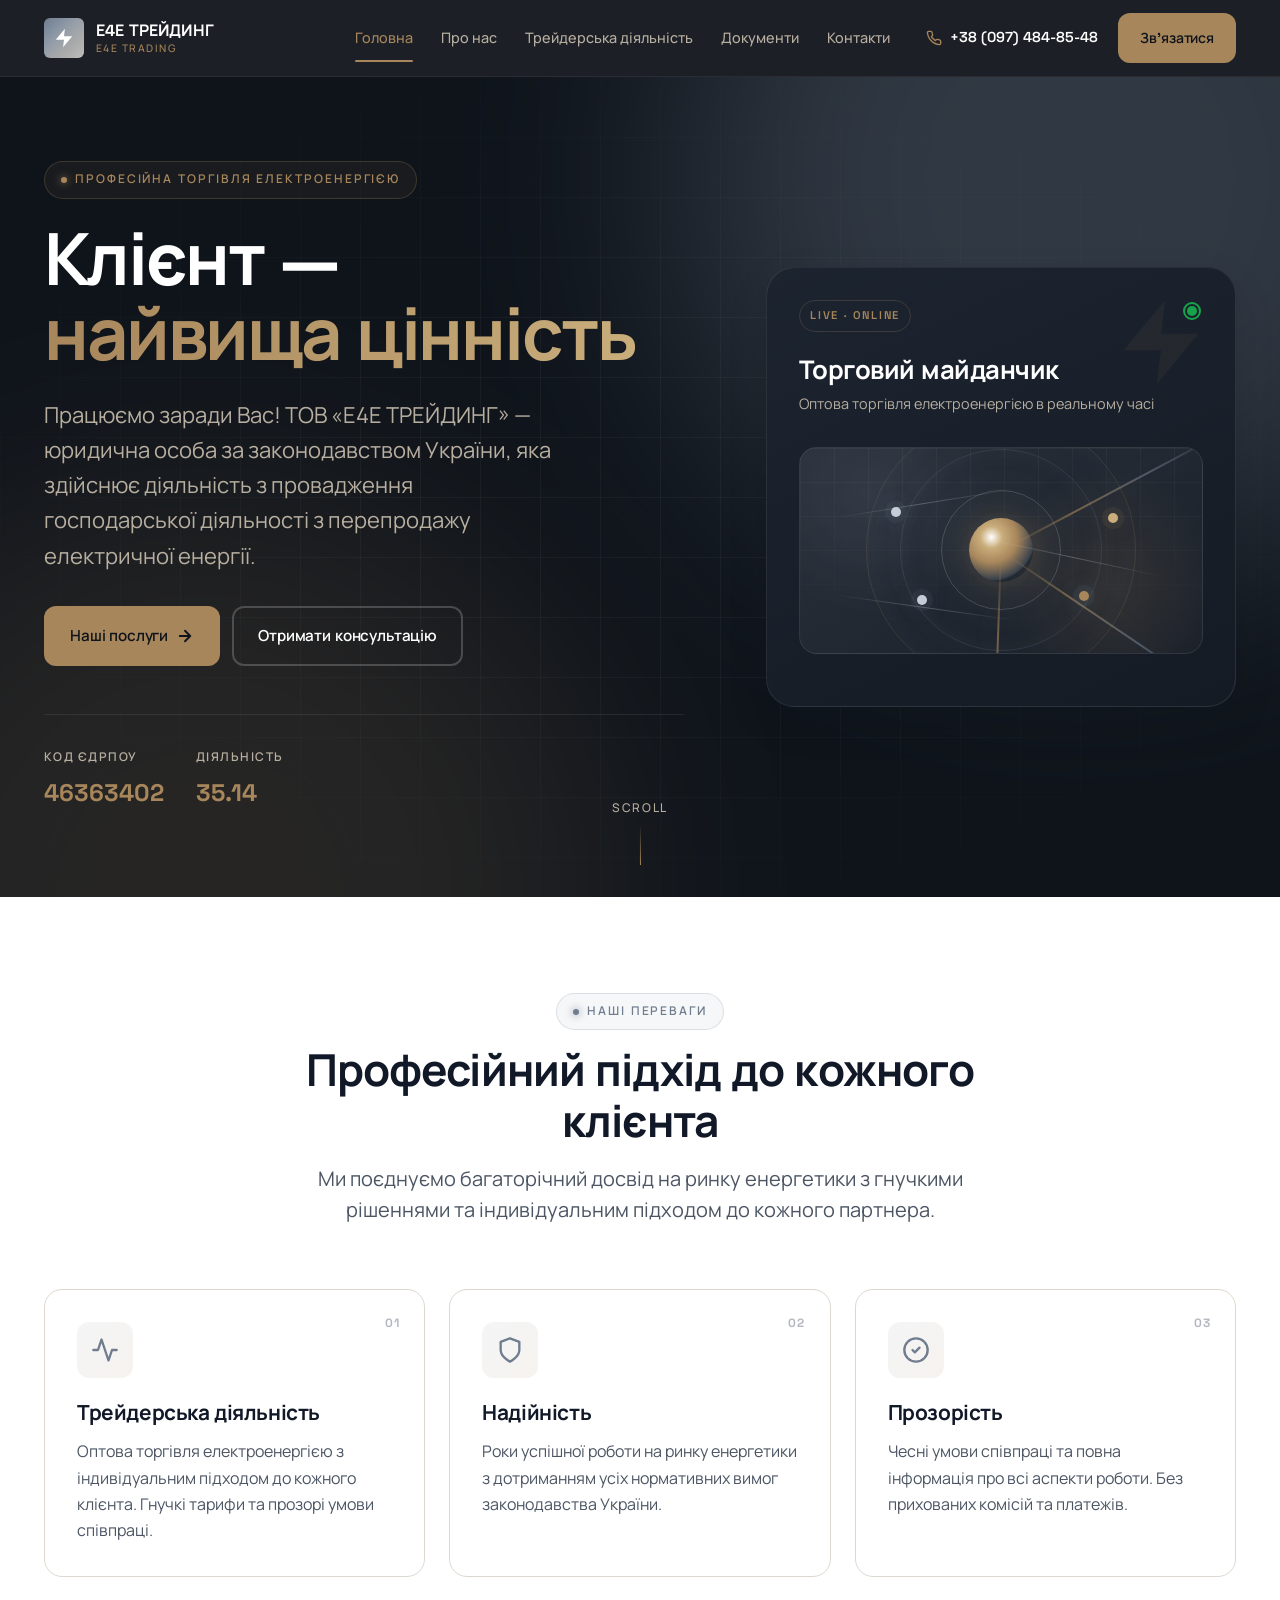
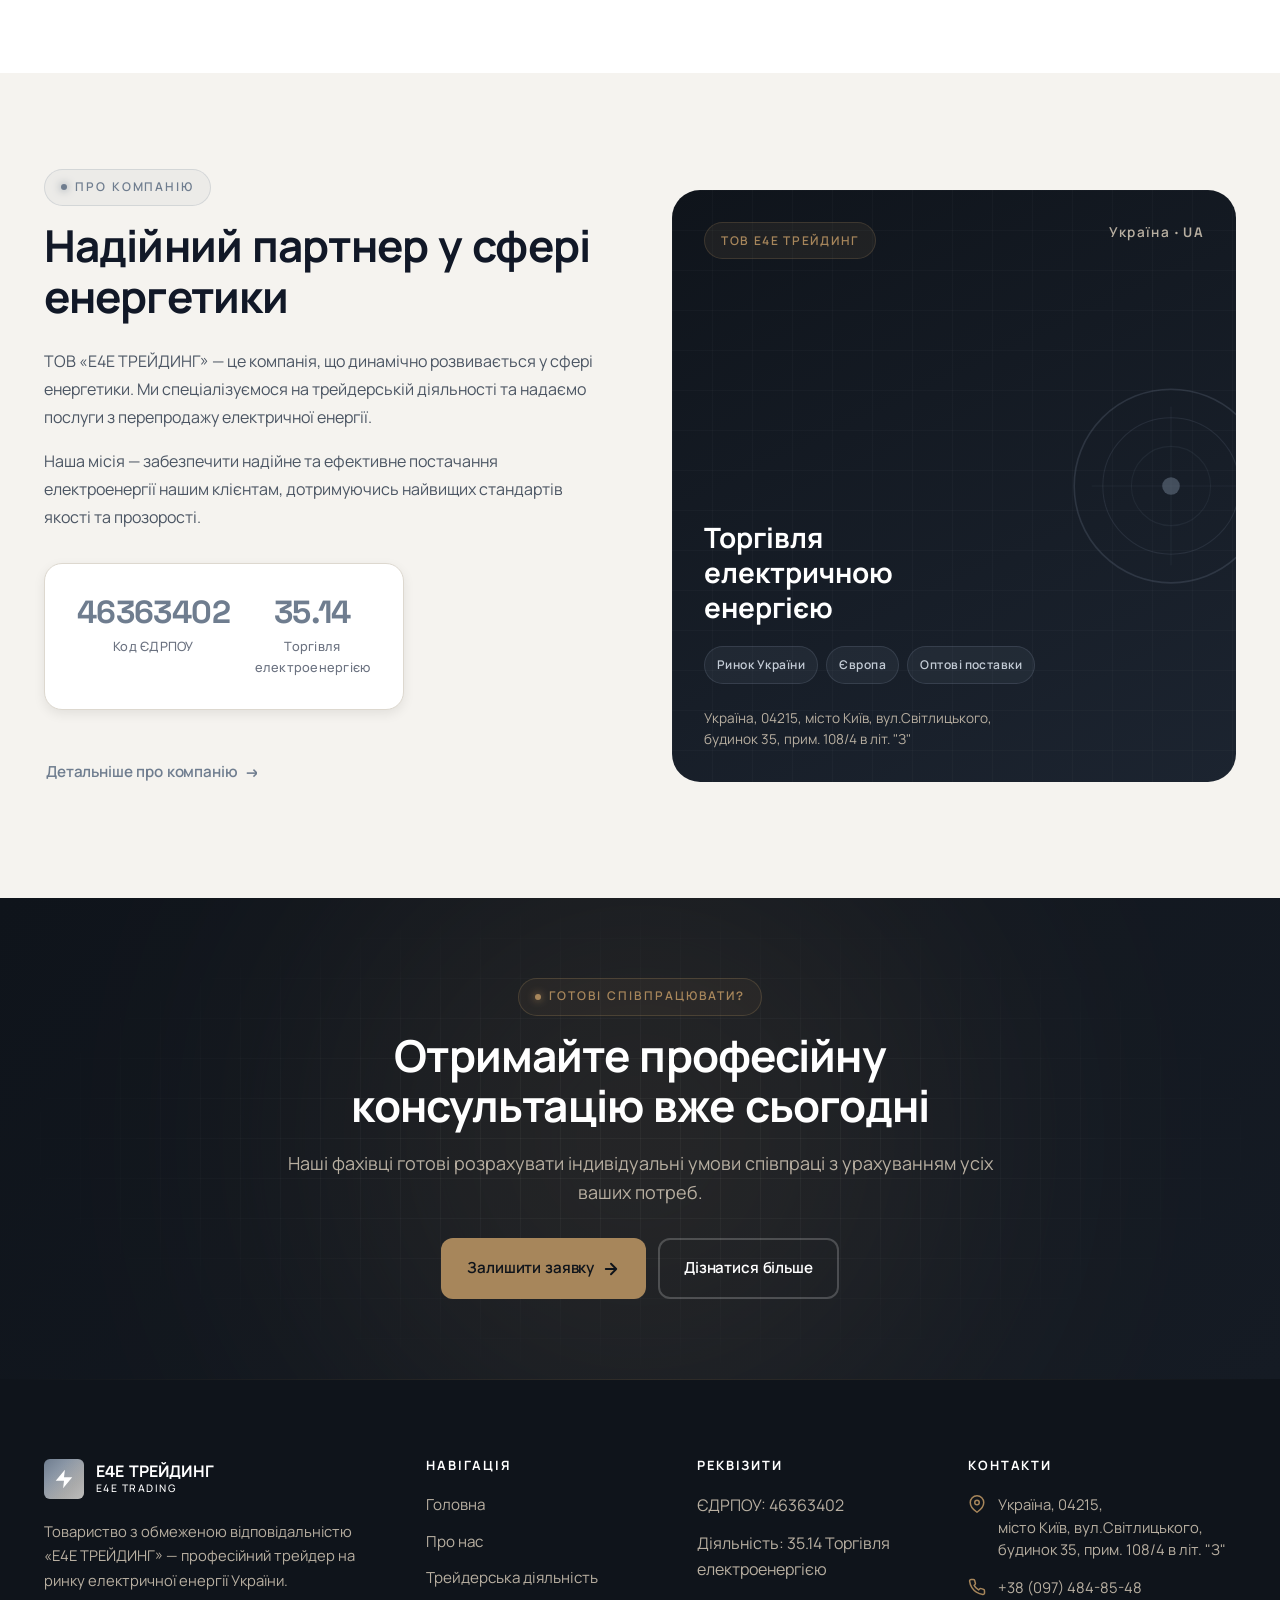
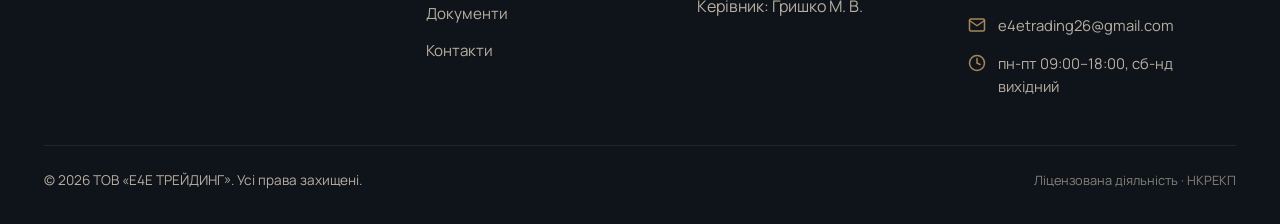
==== commit fa30cdc1: "1" ====
--- a/index.html
+++ b/index.html
@@ -239,7 +239,7 @@
                                 <li>Європа</li>
                                 <li>Оптові поставки</li>
                             </ul>
-                            <p class="about-preview__visual-label">04215, Україна, місто Київ, вулиця Світлицького, будинок 35, інше прим. 108/4 в літ. "З"</p>
+                            <p class="about-preview__visual-label">Україна, 04215, місто Київ, вул.Світлицького, будинок 35, прим. 108/4 в літ. "З"</p>
                         </div>
                     </div>
                 </div>
@@ -316,7 +316,7 @@
                                 <path d="M21 10c0 7-9 13-9 13s-9-6-9-13a9 9 0 0 1 18 0z"/>
                                 <circle cx="12" cy="10" r="3"/>
                             </svg>
-                            <span>04215, Україна,<br>місто Київ, вулиця Світлицького,<br>будинок 35, інше прим. 108/4 в літ. "З"</span>
+                            <span>Україна, 04215,<br>місто Київ, вул.Світлицького,<br>будинок 35, прим. 108/4 в літ. "З"</span>
                         </div>
                         <div class="footer__contact-item">
                             <svg viewBox="0 0 24 24" fill="none" stroke="currentColor" stroke-width="2" stroke-linecap="round" stroke-linejoin="round" aria-hidden="true">
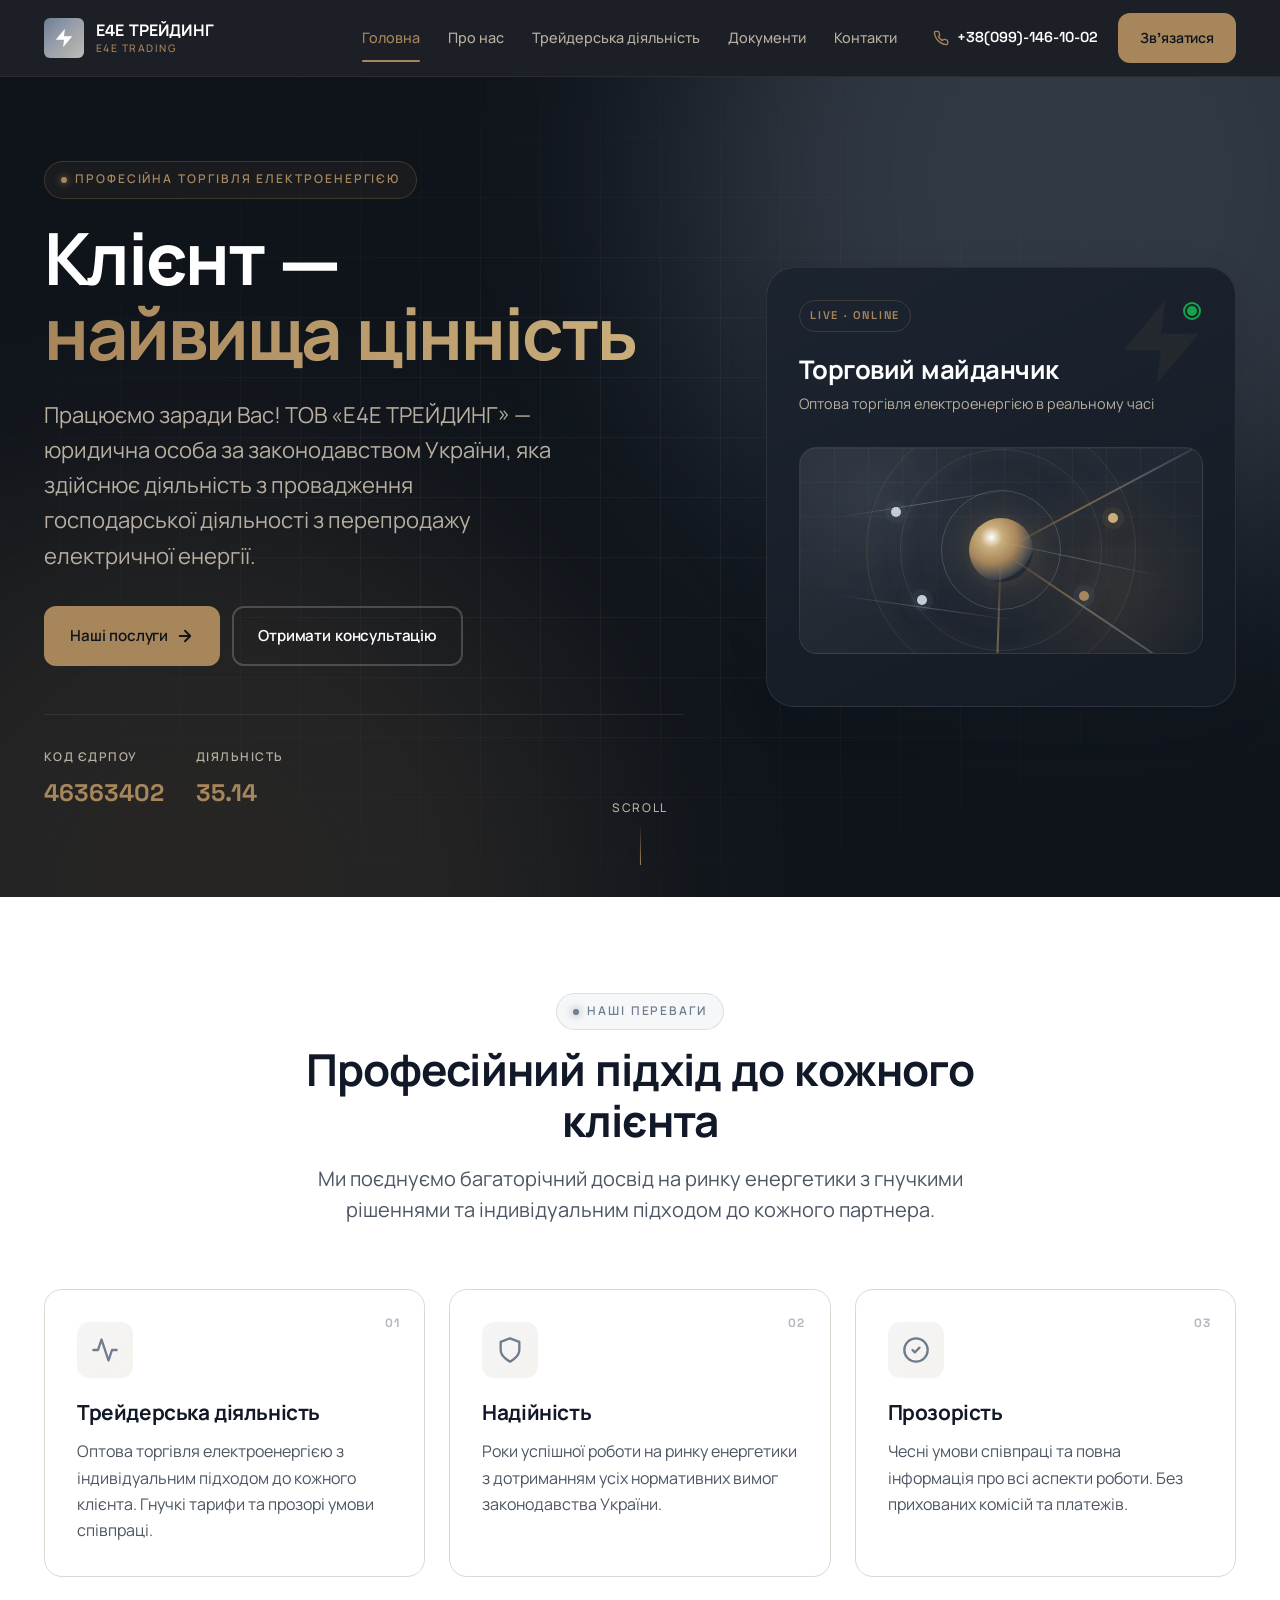
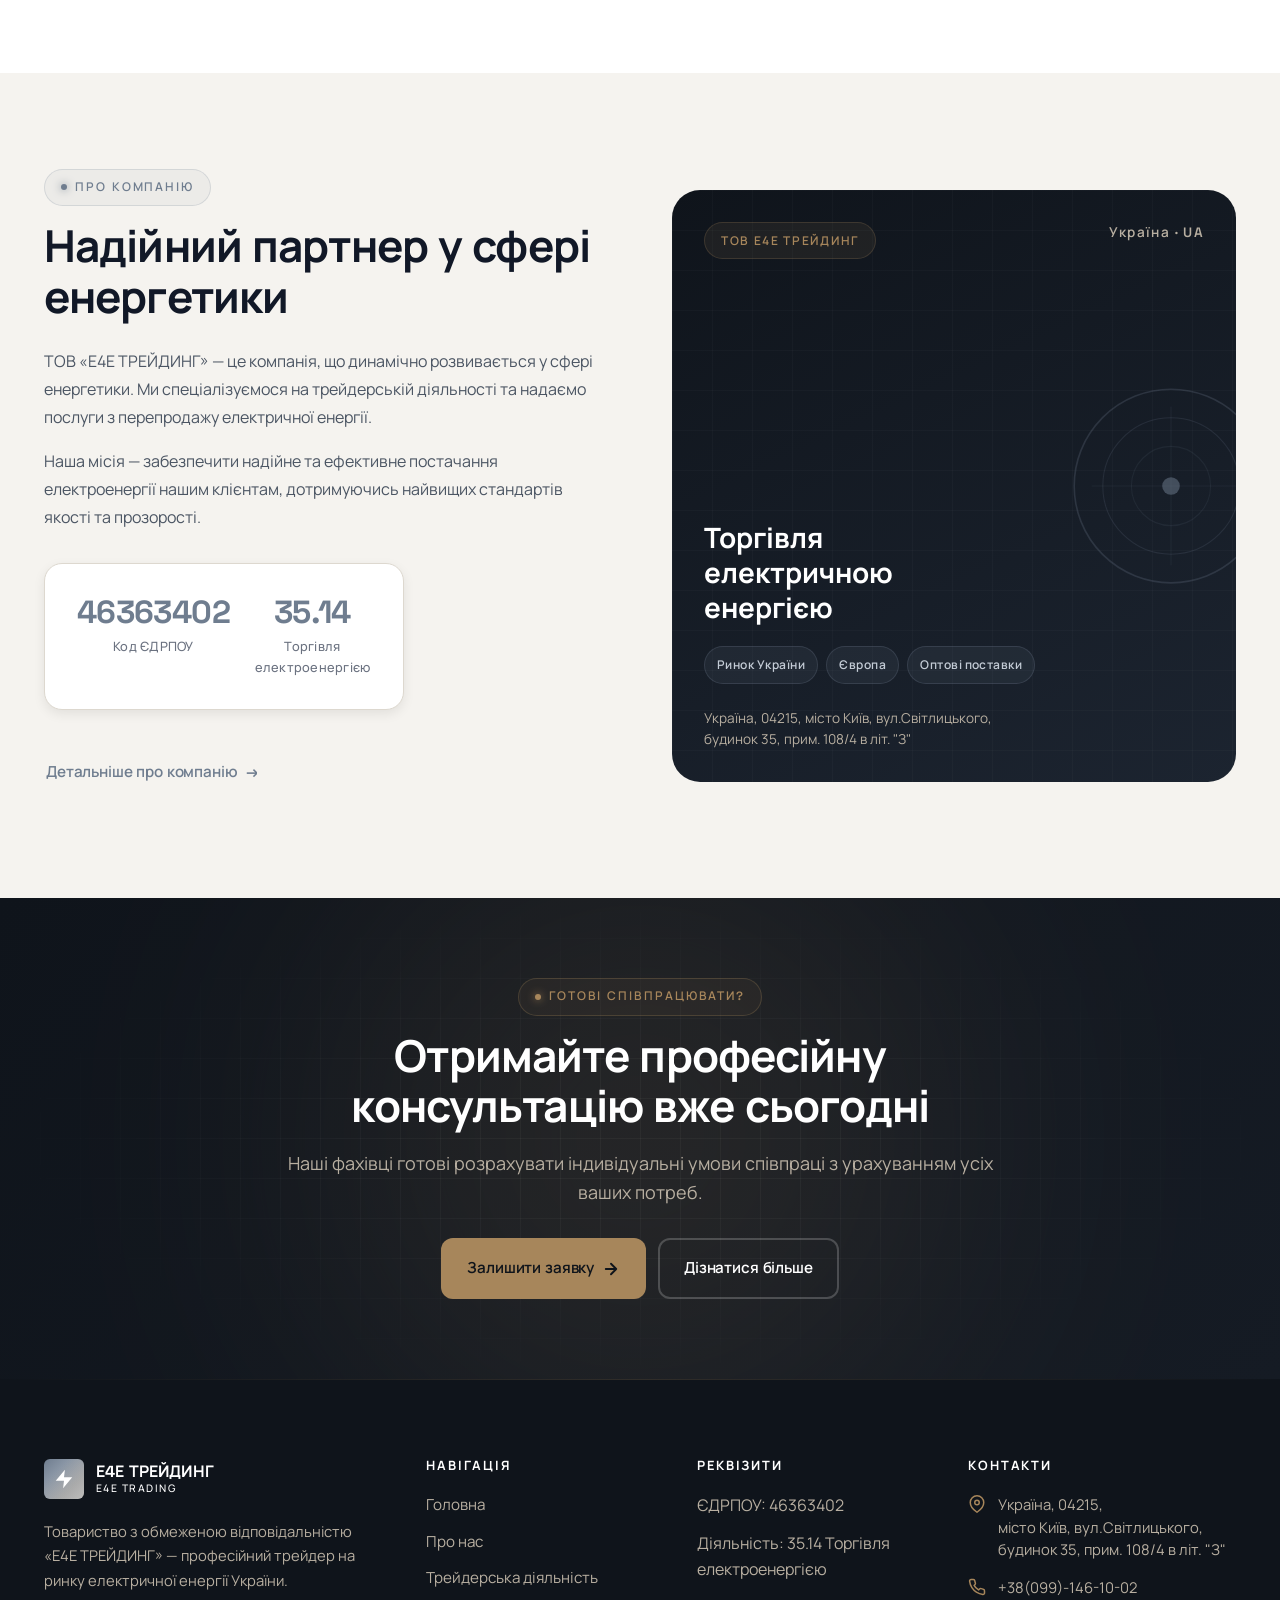
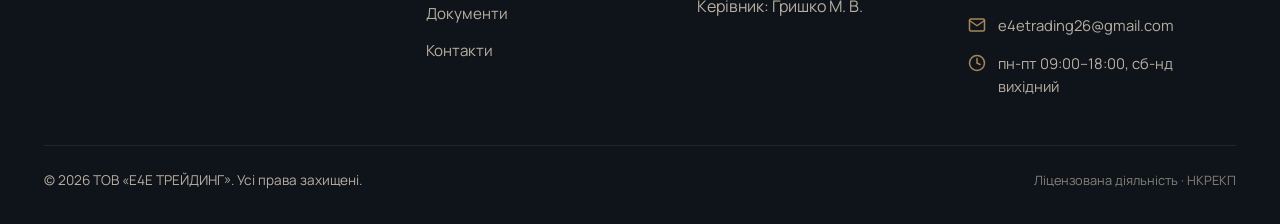
==== commit a95a6584: "2" ====
--- a/index.html
+++ b/index.html
@@ -40,11 +40,11 @@
                         <a href="contact.html" class="nav__link">Контакти</a>
                     </nav>
                     <div class="header__cta">
-                        <a href="tel:+380974848548" class="header__phone">
+                        <a href="tel:+380991461002" class="header__phone">
                             <svg viewBox="0 0 24 24" fill="none" stroke="currentColor" stroke-width="2" stroke-linecap="round" stroke-linejoin="round" aria-hidden="true">
                                 <path d="M22 16.92v3a2 2 0 0 1-2.18 2 19.79 19.79 0 0 1-8.63-3.07 19.5 19.5 0 0 1-6-6 19.79 19.79 0 0 1-3.07-8.67A2 2 0 0 1 4.11 2h3a2 2 0 0 1 2 1.72 12.84 12.84 0 0 0 .7 2.81 2 2 0 0 1-.45 2.11L8.09 9.91a16 16 0 0 0 6 6l1.27-1.27a2 2 0 0 1 2.11-.45 12.84 12.84 0 0 0 2.81.7A2 2 0 0 1 22 16.92z"/>
                             </svg>
-                            +38 (097) 484-85-48
+                            +38(099)-146-10-02
                         </a>
                         <a href="contact.html" class="btn btn--accent">Зв'язатися</a>
                     </div>
@@ -322,7 +322,7 @@
                             <svg viewBox="0 0 24 24" fill="none" stroke="currentColor" stroke-width="2" stroke-linecap="round" stroke-linejoin="round" aria-hidden="true">
                                 <path d="M22 16.92v3a2 2 0 0 1-2.18 2 19.79 19.79 0 0 1-8.63-3.07 19.5 19.5 0 0 1-6-6 19.79 19.79 0 0 1-3.07-8.67A2 2 0 0 1 4.11 2h3a2 2 0 0 1 2 1.72 12.84 12.84 0 0 0 .7 2.81 2 2 0 0 1-.45 2.11L8.09 9.91a16 16 0 0 0 6 6l1.27-1.27a2 2 0 0 1 2.11-.45 12.84 12.84 0 0 0 2.81.7A2 2 0 0 1 22 16.92z"/>
                             </svg>
-                            <a href="tel:+380974848548">+38 (097) 484-85-48</a>
+                            <a href="tel:+380991461002">+38(099)-146-10-02</a>
                         </div>
                         <div class="footer__contact-item">
                             <svg viewBox="0 0 24 24" fill="none" stroke="currentColor" stroke-width="2" stroke-linecap="round" stroke-linejoin="round" aria-hidden="true">
